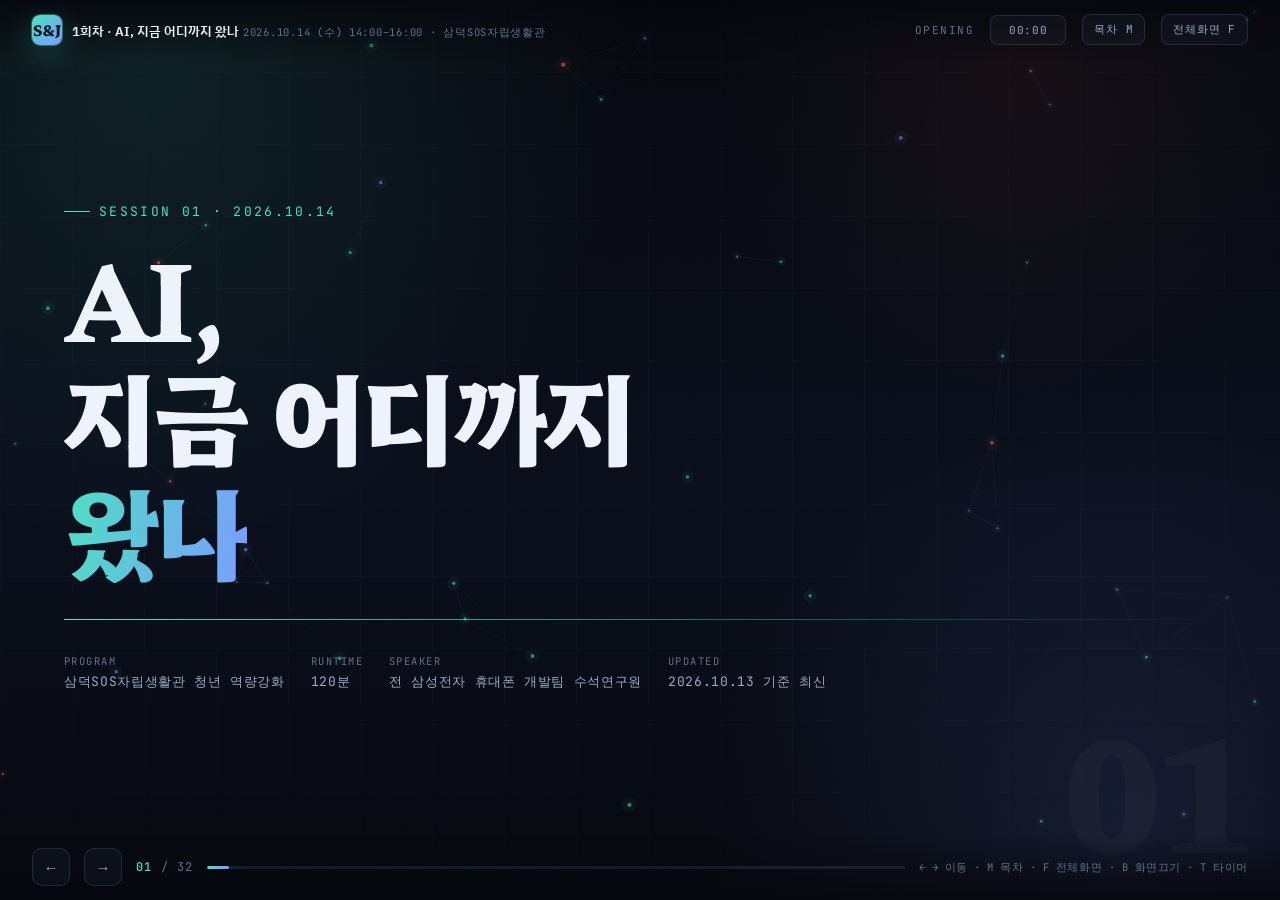
==== session1.html @ 0906ea54 "삼덕SOS자립생활관 청년 역량강화 과정 강의 자료" ====
<!DOCTYPE html>
<html lang="ko">
<head>
<meta charset="UTF-8">
<meta name="viewport" content="width=device-width, initial-scale=1">
<title>1회차 · AI, 지금 어디까지 왔나 — 삼덕SOS자립생활관 청년 역량강화</title>
<link rel="stylesheet" href="assets/style.css">
</head>
<body>

<div class="bg-wash"></div>
<div class="bg-grid"></div>
<canvas id="neural"></canvas>
<div class="bg-grain"></div>

<header class="chrome-top">
  <a class="ct-brand" href="index.html" title="처음 화면으로">
    <div class="brand-mark">S&amp;J</div>
    <div>
      <b>1회차 · AI, 지금 어디까지 왔나</b>
      <span>2026.10.14 (수) 14:00–16:00 · 삼덕SOS자립생활관</span>
    </div>
  </a>
  <div class="ct-spacer"></div>
  <div class="ct-part" id="part"></div>
  <button class="ct-btn" id="timer" title="클릭 = 시작/정지, 더블클릭 = 초기화">00:00</button>
  <button class="ct-btn" id="btn-toc">목차 M</button>
  <button class="ct-btn" id="btn-full">전체화면 F</button>
</header>

<div class="slide-ghost" id="ghost">01</div>

<main class="deck">

<!-- ═══════════════ 01 타이틀 ═══════════════ -->
<section class="slide slide--title is-active" data-title="타이틀 — AI, 지금 어디까지 왔나" data-part="OPENING">
  <div class="slide-inner">
    <span class="kicker reveal">SESSION 01 · 2026.10.14</span>
    <h1 class="reveal">AI,<br>지금 어디까지<br><span style="background:linear-gradient(100deg,var(--mint),var(--blue));-webkit-background-clip:text;background-clip:text;color:transparent;">왔나</span></h1>
    <div class="title-rule reveal"></div>
    <div class="title-meta reveal">
      <div><span>PROGRAM</span>삼덕SOS자립생활관 청년 역량강화</div>
      <div><span>RUNTIME</span>120분</div>
      <div><span>SPEAKER</span>전 삼성전자 휴대폰 개발팀 수석연구원</div>
      <div><span>UPDATED</span>2026.10.13 기준 최신</div>
    </div>
  </div>
</section>

<!-- ═══════════════ 02 아젠다 ═══════════════ -->
<section class="slide" data-title="오늘 가져갈 것 — 아젠다" data-part="OPENING">
  <div class="slide-inner">
    <span class="kicker reveal">TODAY'S ROUTE</span>
    <h2 class="reveal">오늘 두 시간, 여러분이 가져갈 것</h2>
    <div class="grid cols-4 reveal">
      <div class="card brk mint">
        <span class="c-tag">PART 01 · 30분</span>
        <h3>2026년 AI 지도</h3>
        <p>이번 달에 나온 것까지. 뉴스 제목만 알던 것들의 정체.</p>
      </div>
      <div class="card brk blue">
        <span class="c-tag">PART 02 · 20분</span>
        <h3>피지컬 AI</h3>
        <p>화면 밖으로 나온 AI. 로봇이 공장에 들어가기 시작했다.</p>
      </div>
      <div class="card brk amber">
        <span class="c-tag">PART 03 · 45분</span>
        <h3>나의 AI 사용법</h3>
        <p>구경만 하는 사람 말고, 시켜서 결과를 만드는 사람 되기.</p>
      </div>
      <div class="card brk coral">
        <span class="c-tag">PART 04 · 25분</span>
        <h3>취업과의 연결</h3>
        <p>채용시장은 이미 바뀌었다. 무엇을 준비해야 하나.</p>
      </div>
    </div>
    <div class="callout mt-l reveal">
      <p class="q">“AI를 아는 것”은 오늘 목표가 아닙니다.<br>오늘 목표는 <span class="mk">“무엇을 시켜야 하는지 알고 나가는 것”</span>입니다.</p>
      <p class="mt-s">오늘은 편하게 보고 들으시면 됩니다. 제가 화면에서 직접 시켜 보여드리겠습니다.
      <strong>따로 준비하실 것은 없습니다.</strong> 받아 적지 않으셔도 괜찮습니다.
      <span class="mk">이 화면은 강의가 끝난 뒤에도 인터넷 주소로 그대로 열어볼 수 있게 해 드리겠습니다.</span>
      나중에 필요할 때 다시 꺼내 보시면 됩니다.</p>
    </div>
  </div>
</section>

<!-- ═══════════════ 03 강사 소개 ═══════════════ -->
<section class="slide" data-title="강사 소개" data-part="OPENING">
  <div class="slide-inner">
    <span class="kicker reveal">SPEAKER · 윤동성</span>
    <h2 class="reveal">저는 이런 사람입니다</h2>
    <div class="two-col">
      <div class="reveal">
        <div class="timeline">
          <div class="tl-item">
            <div class="tl-date">삼성전자 · 20년</div>
            <div class="tl-title">휴대폰 개발팀 수석연구원</div>
            <div class="tl-desc">대한민국 휴대폰이 세계 1위가 되던 시기, 그 개발실 안에 있었습니다.</div>
          </div>
          <div class="tl-item">
            <div class="tl-date">KOREA FIRST</div>
            <div class="tl-title">대한민국 최초 SMS 문자 메시지 국산화</div>
            <div class="tl-desc">여러분이 평생 써 온 그 문자, 처음 국산화한 팀에 있었습니다.</div>
          </div>
          <div class="tl-item">
            <div class="tl-date">SATELLITE</div>
            <div class="tl-title">러시아 위성 개발팀과 공동 위치추적시스템 개발</div>
            <div class="tl-desc">국경을 넘는 협업이 어떤 것인지 배웠습니다.</div>
          </div>
          <div class="tl-item">
            <div class="tl-date">KOREA FIRST</div>
            <div class="tl-title">대한민국 최초 영상통화 개발</div>
            <div class="tl-desc">“전화로 얼굴을 본다”는 게 공상이던 시절의 이야기입니다.</div>
          </div>
          <div class="tl-item now">
            <div class="tl-date">NOW · 2026</div>
            <div class="tl-title">(사) S&amp;J희망나눔 이사장 / 모아온랩스 대표</div>
            <div class="tl-desc">경북대학교 KOICA 지원 IT 강사 · 1,000회 이상 강의</div>
          </div>
        </div>
      </div>
      <div class="reveal">
        <div class="quote">
          <span class="qm">“</span>
          <p>저는 기술을 만드는 자리에도 있었고,<br>사람을 뽑는 자리에도 20년 있었습니다.<br><br>3회차 면접 강의에서,<br>제가 면접장에서 본 것들을 그대로 말씀드리겠습니다.</p>
          <span class="who">— 윤동성 · (사) S&amp;J희망나눔 이사장</span>
        </div>
        <div class="grid cols-2 mt-m">
          <div class="stat"><div class="num">20<span style="font-size:.45em">년</span></div><div class="lab">모바일 R&amp;D 현장 경력</div></div>
          <div class="stat blue"><div class="num">1,000<span style="font-size:.45em">+</span></div><div class="lab">강의 횟수</div></div>
        </div>
      </div>
    </div>
  </div>
</section>

<!-- ═══════════════ 04 아이스브레이킹 ═══════════════ -->
<section class="slide" data-title="아이스브레이킹 — 지금 AI 써보셨나요?" data-part="OPENING">
  <div class="slide-inner">
    <span class="kicker amber reveal">ICE BREAKING</span>
    <h2 class="reveal">시작하기 전에, 손 한번 들어봅시다</h2>
    <p class="lead reveal">정답은 없습니다. 지금 이 방의 온도를 확인하는 겁니다.<br>제가 하나씩 읽어드릴 테니 <strong>해당되시면 손만 들어주세요.</strong></p>
    <div class="poll mt-m reveal" data-total="15">
      <div class="poll-row"><div class="pl"><span>① ChatGPT·제미나이·클로드 같은 AI를 <strong>한 번이라도 써봤다</strong></span><b class="poll-count zero">0명</b></div><div class="poll-track"><div class="poll-fill"></div></div></div>
      <div class="poll-row"><div class="pl"><span>② <strong>일주일에 한 번 이상</strong> 쓴다</span><b class="poll-count zero">0명</b></div><div class="poll-track"><div class="poll-fill"></div></div></div>
      <div class="poll-row"><div class="pl"><span>③ 자기소개서·과제 등 <strong>실제 결과물</strong>을 AI로 만들어봤다</span><b class="poll-count zero">0명</b></div><div class="poll-track"><div class="poll-fill"></div></div></div>
      <div class="poll-row"><div class="pl"><span>④ AI가 만든 걸 <strong>내가 다시 고쳐서</strong> 제출해봤다</span><b class="poll-count zero">0명</b></div><div class="poll-track"><div class="poll-fill"></div></div></div>
      <div class="poll-row"><div class="pl"><span>⑤ AI가 <strong>틀린 걸 잡아낸</strong> 적이 있다</span><b class="poll-count zero">0명</b></div><div class="poll-track"><div class="poll-fill"></div></div></div>
    </div>
    <div class="poll-help reveal">
      강사 조작 &nbsp;·&nbsp; <b>클릭</b> 1명 추가 &nbsp;|&nbsp; <b>우클릭</b> 1명 빼기 &nbsp;|&nbsp; <b>Shift+클릭</b> 0명으로 초기화 &nbsp;|&nbsp; 기준 인원 15명
    </div>
    <div class="callout mt-l reveal">
      <p><strong>④번, ⑤번까지 손 든 분.</strong> 그 분이 바로 <span class="mk">기업이 지금 찾는 사람</span>입니다.
      ①번만 손 드셨어도 괜찮습니다. 오늘 ④번까지 갑니다.</p>
    </div>
  </div>
</section>

<!-- ═══════════════ 05 PART 01 ═══════════════ -->
<section class="slide slide--part" data-title="PART 01 — 2026년 10월의 AI" data-part="PART 01">
  <div class="slide-inner">
    <div class="part-num reveal">01</div>
    <h1 class="reveal">2026년 10월,<br>AI는 어디까지 왔나</h1>
    <p class="part-desc lead reveal">최근 <span class="mk">6주 사이</span>에만 OpenAI·구글·Anthropic·Meta가 모두 새 모델을 내놨습니다.
    <strong>지난주에 나온 것까지</strong> 포함해서, 뉴스 제목만 스쳐 지나간 그 이름들의 정체를 정확히 알고 가시겠습니다.</p>
  </div>
</section>

<!-- ═══════════════ 06 타임라인 ═══════════════ -->
<section class="slide" data-title="4년 만에 벌어진 일 — 타임라인" data-part="PART 01">
  <div class="slide-inner">
    <span class="kicker reveal">TIMELINE · 2022 → 2026</span>
    <h2 class="reveal">4년 만에 벌어진 일</h2>
    <div class="two-col">
      <div class="reveal">
        <div class="timeline">
          <div class="tl-item">
            <div class="tl-date">2022.11</div>
            <div class="tl-title">ChatGPT 등장</div>
            <div class="tl-desc">“말이 통하는 AI”가 처음으로 대중 앞에 나왔습니다.</div>
          </div>
          <div class="tl-item">
            <div class="tl-date">2023 – 2024</div>
            <div class="tl-title">이미지·영상·음성으로 확장</div>
            <div class="tl-desc">글만 쓰던 AI가 그림을 그리고 영상을 만들기 시작합니다.</div>
          </div>
          <div class="tl-item">
            <div class="tl-date">2025</div>
            <div class="tl-title">‘추론’과 ‘에이전트’의 해</div>
            <div class="tl-desc">한 번에 답하던 AI가 <strong>생각하는 시간</strong>을 갖고, 여러 단계를 스스로 처리합니다.</div>
          </div>
          <div class="tl-item now">
            <div class="tl-date">2026.10 · 지금</div>
            <div class="tl-title">AI가 내 대신 24시간 일한다</div>
            <div class="tl-desc">사람처럼 컴퓨터를 조작하는 단계를 넘어, <strong>자기 컴퓨터를 따로 갖고 내가 잠든 사이에도 일을 이어가는</strong> 단계로 왔습니다. 그리고 <strong>로봇 몸</strong>을 얻기 시작했습니다.</div>
          </div>
        </div>
      </div>
      <div class="reveal">
        <div class="card brk coral">
          <span class="c-tag">핵심 변화</span>
          <h3>“질문하는 도구” → “일하는 동료”</h3>
          <p style="margin-top:12px">2022년의 AI는 <em style="color:var(--ink-3);font-style:normal">물어보면 답해주는</em> 도구였습니다.<br><br>
          2026년의 AI는 <strong class="mk">목표를 주면 스스로 단계를 나눠 실행하는</strong> 존재입니다.<br><br>
          이 차이가 채용시장을 바꿨습니다. 기업은 이제 “AI를 아는 사람”이 아니라
          <strong class="ck">“AI에게 일을 시킬 줄 아는 사람”</strong>을 뽑습니다.</p>
        </div>
        <div class="callout amber mt-m">
          <p><strong>여러분이 유리한 이유</strong> — 이 변화는 <span class="ak">4년밖에 안 됐습니다.</span>
          40대 부장님도, 여러분도 출발선이 거의 같습니다. 경력 20년이 유리한 싸움이 아닙니다.</p>
        </div>
      </div>
    </div>
  </div>
</section>

<!-- ═══════════════ 07 GPT-6 Astra ═══════════════ -->
<section class="slide" data-title="OpenAI GPT-6 Astra (2026.9.3)" data-part="PART 01 · 최신 모델">
  <div class="slide-inner">
    <span class="kicker reveal">OPENAI · 2026.09.03</span>
    <h2 class="reveal">GPT-6 <span class="mk">Astra</span> — AI가 내 컴퓨터를 씁니다</h2>
    <div class="grid cols-3 reveal">
      <div class="card brk mint">
        <span class="c-tag">무엇이 나왔나</span>
        <p>OpenAI가 9월 3일 공개한 최신 모델. 회사는 <strong>“수년간의 연구와 큰 도박”</strong>의 결과라고 표현했습니다.
        승인 사용자에게 먼저 열렸고, 다음 날 일반 공개됐습니다.</p>
      </div>
      <div class="card brk coral">
        <span class="c-tag">가장 큰 변화</span>
        <p><strong class="ck">컴퓨터 사용(Computer Use)</strong> — 사람처럼 화면을 보고 클릭하고 입력합니다.
        “이 파일 정리해서 메일 초안까지 만들어둬”가 <strong>한 문장</strong>으로 끝나는 방향입니다.</p>
      </div>
      <div class="card brk blue">
        <span class="c-tag">어디서 쓰나</span>
        <p>ChatGPT <strong>Plus · Pro · Business · Enterprise</strong> 요금제,
        그리고 OpenAI API와 AWS를 통해 순차 제공.</p>
      </div>
    </div>
    <div class="two-col mt-m">
      <div class="callout reveal">
        <p><strong>OpenAI의 설명</strong><br>
        “세계에서 가장 지능적이고 정렬된(aligned) AI 모델”이며, 주요 추론 벤치마크에서 만점 또는 만점에 가까운 점수를 받았다고 밝혔습니다.
        <span class="mk">그리고 한 달 뒤, 이 모델 위에 ‘Dots’가 올라왔습니다. 다음 장입니다.</span></p>
      </div>
      <div class="callout coral reveal">
        <p><strong>동시에 따라온 것 — 안전 논란</strong><br>
        그레그 브로크만 사장은 “AI는 안전이 핵심일 때만 사람에게 이롭다”며 안전·보안·정렬에 그 어느 때보다 많은 자원을 쓰고 있다고 말했습니다.
        <span class="small">강력해질수록 감시도 세진다 — 이게 2026년의 기본값입니다.</span></p>
      </div>
    </div>
    <div class="srcline reveal">// 출처: CNBC · TechCrunch · Fortune · Al Jazeera (2026.09.03–04)</div>
  </div>
</section>

<!-- ═══════════════ 07-2 OpenAI Dots ═══════════════ -->
<section class="slide" data-title="OpenAI Dots (2026.9.29) — 24시간 일하는 AI" data-part="PART 01 · 최신 모델">
  <div class="slide-inner">
    <span class="kicker coral reveal">OPENAI DEVDAY · 2026.09.29</span>
    <h2 class="reveal"><span class="ck">Dots</span> — 내가 잠든 사이에도 일하는 AI</h2>
    <p class="lead reveal">지난달 말 샌프란시스코 DevDay에서 공개됐습니다. 앞 장의 <strong>GPT-6 Astra를 엔진으로 쓰는</strong>,
    <strong class="ck">끄지 않아도 되는(always-on) 개인 에이전트</strong>입니다. 지금 가장 뜨거운 이름입니다.</p>
    <div class="grid cols-3 mt-m reveal">
      <div class="card brk coral">
        <span class="c-tag">무엇이 다른가 ①</span>
        <h3>자기 컴퓨터를 갖습니다</h3>
        <p>Dot 하나하나가 <strong>자체 클라우드 컴퓨터와 브라우저</strong>를 가집니다.
        내 노트북을 켜 둘 필요가 없습니다. <span class="ck">내가 창을 닫아도 계속 일합니다.</span></p>
      </div>
      <div class="card brk mint">
        <span class="c-tag">무엇이 다른가 ②</span>
        <h3>대화가 끝나도 이어집니다</h3>
        <p>목표를 한 번 주면 <strong>백그라운드에서 계속 수행</strong>합니다.
        “물어보면 답하는 것”이 아니라 <strong class="mk">“맡기면 해 놓는 것”</strong>으로 넘어간 겁니다.</p>
      </div>
      <div class="card brk blue">
        <span class="c-tag">무엇이 다른가 ③</span>
        <h3>4,000개 넘는 앱과 연결</h3>
        <p>Slack·Teams 같은 업무 도구로 <strong>메시지를 주고받으며</strong> 일합니다.
        사람 동료처럼 대화창에 들어와 있는 형태입니다.</p>
      </div>
    </div>
    <div class="two-col mt-m">
      <div class="callout coral reveal">
        <p><strong>안전장치도 같이 나왔습니다</strong><br>
        사용자가 자리에 없을 때는 에이전트가 브라우저나 컴퓨터를 함부로 조작하지 못하도록
        <span class="ck">‘읽기 전용’ 모드</span>가 포함됐다고 밝혔습니다.
        <span class="small">— 알아서 일한다는 건, 알아서 사고 칠 수도 있다는 뜻이기도 합니다.</span></p>
      </div>
      <div class="callout amber reveal">
        <p><strong>지금 우리가 쓸 수 있나?</strong><br>
        ChatGPT <strong>Pro·Business Premium</strong> 대상이고, 요금제에 Dot 1개가 포함됩니다.
        <span class="ak">유럽·영국 등 일부 지역은 제외</span>됐다는 보도가 있고, 순차 출시라 구독자여도 바로 못 쓸 수 있습니다.
        <strong>당장 여러분이 쓸 도구는 아닙니다.</strong> 다만 방향은 분명히 알고 계셔야 합니다.</p>
      </div>
    </div>
    <div class="callout mt-m reveal">
      <p class="q">취업 준비하는 입장에서 이게 무슨 뜻일까요?</p>
      <p class="mt-s">단순 반복 업무를 <strong>사람이 하던 자리</strong>가 줄어든다는 뜻입니다.
      대신 <span class="mk">“AI에게 무엇을 맡길지 정하고, 결과를 검증하는 사람”</span>의 자리가 늘어납니다.
      오늘 3부에서 바로 그 연습을 합니다.</p>
    </div>
    <div class="srcline reveal">// 출처: TechCrunch · Al Jazeera · BetaNews · AI Weekly (2026.09.29–30)</div>
  </div>
</section>

<!-- ═══════════════ 08 Meta Muse ═══════════════ -->
<section class="slide" data-title="Meta Muse · Muse Wonder (2026.9~10)" data-part="PART 01 · 최신 모델">
  <div class="slide-inner">
    <span class="kicker blue reveal">META · 2026.09 ~ 10</span>
    <h2 class="reveal">Meta <span class="bk">Muse</span> — “내 전담 비서”를 파는 시대</h2>
    <div class="timeline reveal" style="max-width:940px">
      <div class="tl-item">
        <div class="tl-date">2026.04</div>
        <div class="tl-title">Muse Spark 공개</div>
        <div class="tl-desc">메타 슈퍼인텔리전스랩(MSL)의 첫 모델. Meta AI 앱·웹을 시작으로 WhatsApp·인스타그램·페이스북·메신저, 그리고 AI 글래스까지 확대 적용.</div>
      </div>
      <div class="tl-item">
        <div class="tl-date">2026.08</div>
        <div class="tl-title">Muse Glimmer 공개 — 오픈웨이트</div>
        <div class="tl-desc"><strong>노트북에서 돌아가도록</strong> 설계된 개방형 모델군. 인터넷 없이, 내 컴퓨터 안에서 AI가 돕니다.</div>
      </div>
      <div class="tl-item">
        <div class="tl-date">2026.09.08</div>
        <div class="tl-title">Muse — 개인 AI 에이전트 정식 출시</div>
        <div class="tl-desc">일반 챗봇보다 <strong>더 먼저 움직이고(proactive), 더 오래 일하도록</strong> 설계. 사용자가 이름을 지어주고 아바타를 만들고 말투까지 설정합니다. 무료 요금제 + 월 $20 / $100 두 가지 유료 등급.</div>
      </div>
      <div class="tl-item now">
        <div class="tl-date">2026.10.12 · 바로 어제</div>
        <div class="tl-title">Muse Wonder / Wonder Full 공개</div>
        <div class="tl-desc">메타가 내놓은 <strong>첫 프론티어(최상위) 모델</strong>입니다. Muse Spark보다 규모가 크고, 코딩처럼 복잡한 작업에서 더 나은 결과를 낸다고 밝혔습니다. <span class="small">14개월간의 공격적 투자 끝에 “AI 최전선에 도달했다”는 것이 회사 측 주장입니다.</span></div>
      </div>
    </div>
    <div class="grid cols-2 mt-m">
      <div class="callout blue reveal">
        <p><strong>왜 중요한가</strong> — AI가 <span class="bk">“내가 물어봐야 답하는 것”에서 “알아서 챙겨주는 것”</span>으로 넘어가는 신호탄입니다.
        일정, 메일, 자료조사를 맡기는 방식이 곧 표준이 됩니다.</p>
      </div>
      <div class="callout coral reveal">
        <p><strong>다만 — 한국에서는 아직 못 씁니다.</strong> 10월 중순 현재도 사실상 <span class="ck">미국·캐나다 중심</span>으로만 열려 있고,
        <strong>한국 출시 일정은 발표되지 않았습니다.</strong> <span class="small">(Meta AI는 올해 5월 국내 출시됐지만, Muse와는 별개 서비스입니다.)</span>
        그리고 “내 생활을 다 아는 AI”를 어디까지 믿을 것인가, 신뢰 문제도 함께 제기됐습니다.</p>
      </div>
    </div>
    <div class="srcline reveal">// 출처: Axios · TechCrunch · CNBC · Bloomberg · Meta 뉴스룸 (2026.04–10.12)</div>
  </div>
</section>

<!-- ═══════════════ 09 Claude Fable 5.1 ═══════════════ -->
<section class="slide" data-title="Anthropic Claude — 6주 동안 4개 (2026.9~10)" data-part="PART 01 · 최신 모델">
  <div class="slide-inner">
    <span class="kicker reveal">ANTHROPIC · 2026.09 ~ 10</span>
    <h2 class="reveal">Claude — <span class="mk">6주 동안 네 개</span>가 나왔습니다</h2>
    <div class="two-col">
      <div class="reveal">
        <div class="timeline">
          <div class="tl-item">
            <div class="tl-date">09.01</div>
            <div class="tl-title">Fable 5.1 / Mythos 5.1</div>
            <div class="tl-desc"><strong>오래 걸리는 문제를 끝까지 붙잡고 푸는</strong> 능력에서 기준을 세웠습니다. 캐시 읽기 비용 <strong>75% 인하</strong>, 보안 오탐 <strong>60% 감소</strong>. 같은 모델을 일반판(Fable)과 보안·생명과학 기관 전용 제한판(Mythos)으로 나눠 운영합니다.</div>
          </div>
          <div class="tl-item">
            <div class="tl-date">09.22 · 09.28</div>
            <div class="tl-title">Opus 5.5 · Sonnet 5.5</div>
            <div class="tl-desc">Sonnet 5.5는 이전 세대보다 <strong>출력 속도가 30% 이상 빨라졌습니다.</strong></div>
          </div>
          <div class="tl-item now">
            <div class="tl-date">10.07 · 지난주</div>
            <div class="tl-title">Haiku 5.5 — 가장 싸고 가장 빠른 모델</div>
            <div class="tl-desc">회사가 <strong>“지금까지 낸 것 중 가장 저렴하고 빠른 소형 모델”</strong>이라고 소개했습니다. 100만 토큰 컨텍스트에 최대 12만 8천 토큰 출력. 같은 날 Sonnet 5.5 캐시 가격도 또 내렸습니다.</div>
          </div>
        </div>
      </div>
      <div class="reveal">
        <div class="grid cols-2">
          <div class="stat"><div class="num">4<span style="font-size:.45em">개</span></div><div class="lab">6주 사이에 나온 새 모델 수<br><span class="src">// 2026.09.01 ~ 10.07</span></div></div>
          <div class="stat coral"><div class="num">100<span style="font-size:.4em">만</span></div><div class="lab">Haiku 5.5가 한 번에 읽는<br>토큰 수 (책 여러 권 분량)</div></div>
        </div>
        <div class="callout mt-m">
          <p><strong>여러분에게 주는 의미 ①</strong><br>
          AI 사용 비용이 계속 <span class="mk">싸지고 있습니다.</span> 1년 전에는 회사만 쓰던 성능을
          지금은 개인이 무료·저가로 씁니다. <strong>“돈이 없어서 못 배운다”는 말이 더 이상 통하지 않는 영역</strong>이 됐습니다.</p>
        </div>
        <div class="callout amber mt-m">
          <p><strong>여러분에게 주는 의미 ②</strong><br>
          <span class="ak">모델 이름을 외우려고 하지 마세요.</span> 6주에 네 개씩 나옵니다. 다 못 외웁니다.
          <strong>중요한 건 이름이 아니라 “시키는 법”입니다.</strong> 그건 바뀌지 않습니다. 오늘 3부에서 그걸 배웁니다.</p>
        </div>
      </div>
    </div>
    <div class="srcline reveal">// 출처: VentureBeat · MacRumors · 9to5Mac · Anthropic 공식 문서 (2026.09.01–10.07)</div>
  </div>
</section>

<!-- ═══════════════ 10 Gemini 4 ═══════════════ -->
<section class="slide" data-title="Google Gemini 4 Argon — 발표됐지만 못 씁니다" data-part="PART 01 · 최신 모델">
  <div class="slide-inner">
    <span class="kicker amber reveal">GOOGLE · 2026.09.30</span>
    <h2 class="reveal">Gemini 4 <span class="ak">Argon</span> — 발표는 됐는데, <span class="ck">우리는 못 씁니다</span></h2>
    <p class="lead reveal">이 장은 <strong>오늘 가장 중요한 한 장</strong>일 수 있습니다. 모델 이야기가 아니라, <strong>정보를 읽는 법</strong> 이야기이기 때문입니다.</p>
    <div class="grid cols-3 mt-m reveal">
      <div class="card brk mint">
        <span class="c-tag">확인된 사실 ①</span>
        <h3>9월 30일 공식 발표</h3>
        <p>구글이 차세대 플래그십 <strong>Gemini 4 Argon</strong>을 공개했습니다.
        발표 자체는 사실입니다.</p>
      </div>
      <div class="card brk coral">
        <span class="c-tag">확인된 사실 ②</span>
        <h3>그런데 일반 공개가 아닙니다</h3>
        <p>검증된 <strong>사이버보안 조직과 구글 내부 팀</strong>에 먼저 제공되고,
        유료 API 고객과 AI Ultra 구독자로 <strong class="ck">순차 확대 예정</strong>입니다.</p>
      </div>
      <div class="card brk amber">
        <span class="c-tag">확인되지 않은 것</span>
        <h3>일반 제공일은 미정</h3>
        <p>10월 중순 현재 <strong>API 모델 목록에도 올라와 있지 않습니다.</strong>
        가격·사양·일반 공개일 <strong class="ak">모두 미발표</strong>입니다.</p>
      </div>
    </div>
    <div class="callout coral mt-m reveal">
      <p><strong>제가 9월에 이 자료를 처음 만들었을 때는 “아직 안 나왔다”고 적었습니다.</strong>
      그 사이 발표가 났습니다. 그런데 <span class="ck">여러분이 쓸 수 있는 건 여전히 아닙니다.</span><br>
      인터넷에는 벌써 <em style="color:var(--ink-3);font-style:normal">“제미나이 4 출시!”</em>라는 글이 넘칩니다.
      <strong>“발표됐다”와 “내가 쓸 수 있다”는 완전히 다른 말입니다.</strong></p>
    </div>
    <div class="callout mt-l reveal">
      <p class="q">오늘 여러분이 가져갈 첫 번째 습관:<br><span class="mk">“확정된 사실”과 “추측”을 분리해서 말하기.</span></p>
      <p class="mt-s">이건 AI 이야기가 아니라 <strong>면접 이야기</strong>입니다. 면접장에서 추측을 사실처럼 말하는 사람은 3초 만에 걸러집니다.
      반대로 “이건 확인된 내용이고, 이건 제 추정입니다”라고 구분해서 말하는 지원자는 그 순간 신뢰를 얻습니다.</p>
    </div>
    <div class="srcline reveal">// 출처: 구글 공식 발표(2026.09.30) · 9to5Google · Gemini API 모델 목록 (2026.10.01 확인)</div>
  </div>
</section>

<!-- ═══════════════ 11 온디바이스 ═══════════════ -->
<section class="slide" data-title="흐름 — 크고 비싼 AI에서 작고 가까운 AI로" data-part="PART 01 · 흐름">
  <div class="slide-inner">
    <span class="kicker reveal">THE REAL TREND</span>
    <h2 class="reveal">진짜 흐름은 “크고 비싼 AI”가 아니라<br><span class="mk">“작고 가까운 AI”</span>입니다</h2>
    <div class="steps reveal">
      <div class="step"><div class="sn">1</div><h4>클라우드</h4><p>거대한 데이터센터에 접속해서 쓰던 방식. 인터넷 필수, 요금 발생.</p></div>
      <div class="step"><div class="sn">2</div><h4>오픈웨이트</h4><p>모델을 공개해 누구나 내려받아 쓰는 흐름. Meta Muse Glimmer가 대표적.</p></div>
      <div class="step"><div class="sn">3</div><h4>온디바이스</h4><p>내 <strong>노트북·휴대폰 안에서</strong> 직접 구동. 인터넷 없이, 자료가 밖으로 안 나감.</p></div>
      <div class="step"><div class="sn">4</div><h4>피지컬 AI</h4><p>화면을 나와 <strong>몸을 얻은 AI</strong>. 로봇·자동차·공장 설비 안으로.</p></div>
    </div>
    <div class="grid cols-2 mt-l">
      <div class="callout reveal">
        <p><strong>이게 왜 좋은 소식인가</strong><br>
        고사양 장비나 큰 돈이 없어도 AI를 쓸 수 있는 방향으로 가고 있습니다.
        <span class="mk">도서관·청년센터·주민센터의 공용 컴퓨터 한 대면 시작할 수 있습니다.</span>
        마지막에 대구에서 무료로 쓸 수 있는 곳을 정리해 드리겠습니다.</p>
      </div>
      <div class="callout amber reveal">
        <p><strong>개인정보 관점에서도</strong><br>
        내 기기 안에서 돌아가면 민감한 자료를 인터넷에 올리지 않아도 됩니다.
        자기소개서에 개인정보를 넣는 문제, 2회차에서 자세히 다룹니다.</p>
      </div>
    </div>
  </div>
</section>

<!-- ═══════════════ 12 비교표 ═══════════════ -->
<section class="slide" data-title="2026년 9월 AI 한 장 요약 (탭 비교)" data-part="PART 01 · 정리">
  <div class="slide-inner">
    <span class="kicker reveal">ONE PAGE SUMMARY</span>
    <h2 class="reveal">2026년 9월, 한 장 요약</h2>
    <div class="reveal">
      <div class="tabs-nav">
        <button class="tab-btn on" data-tab="all">전체 비교</button>
        <button class="tab-btn" data-tab="use">뭘로 쓰면 되나</button>
        <button class="tab-btn" data-tab="free">무료로 쓰는 법</button>
      </div>

      <div class="tab-panel on" data-tab="all">
        <table class="tbl">
          <thead><tr><th>이름</th><th>회사</th><th>시점</th><th>핵심</th></tr></thead>
          <tbody>
            <tr><td>GPT-6 Astra</td><td>OpenAI</td><td class="new">2026.09.03 출시</td><td>컴퓨터를 직접 조작. 추론 벤치마크 최상위.</td></tr>
            <tr style="background:rgba(255,107,74,.06)"><td><strong>Dots</strong></td><td>OpenAI</td><td class="new">2026.09.29 출시</td><td><strong>상시 작동 개인 에이전트.</strong> 자체 컴퓨터 보유, 대화 종료 후에도 계속 일함. Pro·Business Premium.</td></tr>
            <tr><td>Muse</td><td>Meta</td><td class="new">2026.09.08 출시</td><td>개인 AI 에이전트. 무료/$20/$100. <span class="old">한국 미지원.</span></td></tr>
            <tr><td><strong>Muse Wonder</strong></td><td>Meta</td><td class="new">2026.10.12 출시</td><td>메타의 <strong>첫 프론티어 모델.</strong> 코딩 등 복잡한 작업에 강점.</td></tr>
            <tr><td>Claude Fable 5.1</td><td>Anthropic</td><td class="new">2026.09.01 출시</td><td>장시간 문제 해결·코딩 강점. 캐시 비용 75% 인하.</td></tr>
            <tr><td><strong>Claude Haiku 5.5</strong></td><td>Anthropic</td><td class="new">2026.10.07 출시</td><td><strong>가장 싸고 빠른 소형 모델.</strong> 100만 토큰 컨텍스트.</td></tr>
            <tr><td>Gemini 4 Argon</td><td>Google</td><td class="old">발표만 · 일반 미제공</td><td>9/30 발표. 보안기관·내부 우선. <span class="old">일반 제공일 미정.</span></td></tr>
          </tbody>
        </table>
      </div>

      <div class="tab-panel" data-tab="use">
        <table class="tbl">
          <thead><tr><th>이런 일을 할 때</th><th>이런 도구가 강합니다</th><th>주의</th></tr></thead>
          <tbody>
            <tr><td>자기소개서 뼈대 잡기</td><td>대화형 AI 전반 (ChatGPT · Claude · Gemini)</td><td>초안까지만. 문장은 내가 고쳐야 함</td></tr>
            <tr><td>긴 문서 읽고 요약</td><td>Claude 계열 · Gemini 계열</td><td>중요한 숫자는 원문에서 재확인</td></tr>
            <tr><td>반복 작업 자동 처리</td><td>에이전트형 (Astra의 컴퓨터 사용, Muse)</td><td>계정·결제 권한은 절대 넘기지 말 것</td></tr>
            <tr><td>내 컴퓨터 안에서 처리</td><td>오픈웨이트 (Muse Glimmer 등)</td><td>설치·사양 필요</td></tr>
            <tr><td>면접 연습·발음 교정</td><td>음성 대화 기능이 있는 AI</td><td>실제 사람 앞 연습을 대체하진 못함</td></tr>
          </tbody>
        </table>
      </div>

      <div class="tab-panel" data-tab="free">
        <ul class="bul">
          <li><strong>컴퓨터가 없어도 시작할 수 있습니다.</strong> 공공도서관, 대구 각 구·군 청년센터, 주민센터, 고용복지플러스센터에 <strong class="mk">무료로 쓸 수 있는 컴퓨터</strong>가 있습니다. 대부분 신분증만 있으면 됩니다. 생활관 담당 선생님께 가까운 곳을 여쭤보세요.</li>
          <li><strong>대부분의 AI는 무료 등급이 있습니다.</strong> 하루 사용량 제한이 있을 뿐, 기능은 충분합니다. <span class="ck">돈을 내야만 쓸 수 있는 것이 아닙니다.</span></li>
          <li><strong>구직자 지원 프로그램</strong>을 확인하세요. 구직 관련 프로그램 참여자에게 유료 기능이 무료로 제공되는 경우가 있습니다.</li>
          <li><strong>자립준비청년이라면</strong> 자격증 취득비·직업훈련비 지원 제도를 활용할 수 있습니다. AI 관련 교육도 대상이 되는 경우가 많습니다. <span class="small">(거주지 주민센터 / 아동권리보장원 1577-1391 문의)</span></li>
          <li><strong>공공 무료 교육</strong> — 지자체 청년센터, 고용노동부 국민내일배움카드, 대학 평생교육원에서 AI 강좌가 계속 열립니다.</li>
        </ul>
        <div class="callout amber mt-m"><p>여기 적힌 제도는 <strong>해마다 바뀝니다.</strong> 반드시 신청 직전에 담당 기관에 한 번 더 확인하세요.</p></div>
      </div>
    </div>
  </div>
</section>

<!-- ═══════════════ 13 PART 02 ═══════════════ -->
<section class="slide slide--part" data-title="PART 02 — 피지컬 AI" data-part="PART 02">
  <div class="slide-inner">
    <div class="part-num reveal">02</div>
    <h1 class="reveal">피지컬 AI —<br>화면 밖으로 나온 인공지능</h1>
    <p class="part-desc lead reveal">지금까지의 AI는 <span class="ck">모니터 안</span>에 있었습니다.<br>
    2026년, AI는 <span class="mk">몸을 얻었습니다.</span> 그리고 그 몸은 이미 공장으로 출근하고 있습니다.</p>
  </div>
</section>

<!-- ═══════════════ 14 휴머노이드 ═══════════════ -->
<section class="slide" data-title="휴머노이드 양산 원년 — 최근 한 달" data-part="PART 02">
  <div class="slide-inner">
    <span class="kicker coral reveal">SEP – OCT 2026</span>
    <h2 class="reveal">최근 한 달, 로봇 업계에서 벌어진 일</h2>
    <div class="grid cols-2 reveal">
      <div class="card brk coral">
        <span class="c-tag">09.21 · 현대차그룹</span>
        <h3>보스턴다이내믹스 RMAC 가동</h3>
        <p>휴머노이드 로봇을 <strong>실제 산업 현장에 투입하기 위한 전용 학습 시설</strong>(로보틱스 메타플랜트 응용센터)이
        미국 조지아주 현대차 공장 안에서 본격 운영을 시작했습니다. 내년에는 10배 확장 계획.</p>
      </div>
      <div class="card brk blue">
        <span class="c-tag">09.12 · UBTECH</span>
        <h3>산업용 휴머노이드 공장 가동</h3>
        <p>중국 류저우에 로봇 공장을 세우고 <strong>연 1만 대 생산</strong>을 목표로 잡았습니다.
        9월 16일에는 <strong>가정용 휴머노이드 U1</strong> 배송도 시작했습니다.</p>
      </div>
      <div class="card brk mint">
        <span class="c-tag">09.15 · Agility Robotics</span>
        <h3>디지트 5(Digit 5) 공개</h3>
        <p>물류창고에서 사람과 함께 일하도록 만들어진 2족 보행 로봇의 새 세대.</p>
      </div>
      <div class="card brk amber">
        <span class="c-tag">10.12 · AMD</span>
        <h3>월드랩스 82억 달러 인수</h3>
        <p>AMD가 스탠퍼드 페이페이 리 교수가 세운 AI 기업 월드랩스를 인수했습니다.
        <strong>피지컬 AI 전용 반도체</strong>로 가려는 포석이라는 분석이 나옵니다. 반도체 회사까지 뛰어든 겁니다.</p>
      </div>
    </div>
    <div class="callout coral mt-l reveal">
      <p><strong>업계가 2026년을 부르는 이름:</strong> <span class="ck">“휴머노이드 양산 원년”</span>.
      시제품을 전시하던 단계에서, <strong>공장에서 찍어내고 현장에 배치하는</strong> 단계로 넘어갔다는 뜻입니다.</p>
    </div>
    <div class="srcline reveal">// 출처: 파이낸셜뉴스 · 다음뉴스 · KNEWS LA · 인공지능신문 · 업계 발표자료 (2026.09–10)</div>
  </div>
</section>

<!-- ═══════════════ 15 한국 ═══════════════ -->
<section class="slide" data-title="한국은 어디쯤 — K-휴머노이드" data-part="PART 02">
  <div class="slide-inner">
    <span class="kicker reveal">KOREA</span>
    <h2 class="reveal">한국은 어디쯤 있을까요</h2>
    <div class="two-col">
      <div class="reveal">
        <ul class="bul">
          <li><strong class="ck">지난주 국정감사(10월 6일)에 중국산 휴머노이드가 등장했습니다.</strong> 배경훈 부총리는 국내 피지컬 AI 투자가
          <strong>크게 부족하다</strong>고 인정하고 본격 투자를 약속했습니다. 정부가 공개적으로 “뒤처졌다”고 말한 겁니다.</li>
          <li><strong class="mk">바로 오늘(10월 13일)</strong> KAIST가 대전에서 <strong>‘Physical AI KOREA 2026’</strong>을 엽니다.
          제조업을 넘어 <strong>의료·국방·물류·일상생활</strong>까지 넓히는 전략이 발표됩니다.</li>
          <li><strong>K-휴머노이드 얼라이언스</strong> — 정부·기업·연구기관이 묶인 국가 단위 연합체가 가동 중이고,
          <strong>현대차그룹</strong>은 보스턴다이내믹스를 통해 세계 최상위권에 있습니다. 제조업 강국이라는 기존 강점이 그대로 무기가 됩니다.</li>
          <li>로봇이 늘어나면 <strong class="ck">로봇을 설치·점검·운용할 사람</strong>이 반드시 필요합니다. 이건 대학 졸업장이 아니라 <strong>현장 기술</strong>의 영역입니다.</li>
        </ul>
        <div class="callout amber mt-m">
          <p><strong>“투자가 부족하다”는 말을 뒤집으면</strong> — <span class="ak">앞으로 돈과 사람이 들어갈 분야</span>라는 뜻입니다.
          정부가 늦었다고 인정한 분야에는 그 다음 해에 예산이 붙습니다. 그게 교육과정과 일자리로 내려옵니다.</p>
        </div>
      </div>
      <div class="reveal">
        <div class="callout">
          <p class="q">로봇이 늘어난다 = 일자리가 없어진다?</p>
          <p class="mt-s">반은 맞고 반은 틀립니다. 정확히는
          <strong class="ck">“반복적이고 예측 가능한 일”이 줄고</strong>,
          <strong class="mk">“로봇·AI를 돌보고 예외를 처리하는 일”이 늡니다.</strong></p>
        </div>
        <div class="card brk mint mt-m">
          <span class="c-tag">지금 준비하면 유리한 직무</span>
          <p>로봇 운용·유지보수 / 스마트팩토리 설비 관리 / 물류 자동화 운영 /
          AI 데이터 라벨링·검수 / 무인매장·키오스크 운영관리 /
          AI 서비스 고객응대<br><br>
          <span class="small">공통점 — 학력보다 <strong>자격증 + 현장 경험 + 성실함</strong>으로 진입 가능한 영역입니다.</span></p>
        </div>
      </div>
    </div>
  </div>
</section>

<!-- ═══════════════ 16 일자리 ═══════════════ -->
<section class="slide" data-title="이게 나랑 무슨 상관인가 — 일자리 지형" data-part="PART 02">
  <div class="slide-inner">
    <span class="kicker coral reveal">SO WHAT?</span>
    <h2 class="reveal">“그래서 이게 저랑 무슨 상관인데요?”</h2>
    <p class="lead reveal">솔직하게 말씀드리겠습니다. 상관이 아주 많습니다. 다만 겁먹을 일은 아닙니다.</p>
    <div class="compare mt-m reveal">
      <div class="cmp bad">
        <div class="cmp-h"><span class="ic">↓</span> 줄어드는 일</div>
        <div class="cmp-body">
          · 정해진 양식대로 옮겨 적는 단순 사무<br>
          · 단순 전화 응대·1차 상담<br>
          · 반복 검수·단순 조립<br>
          · 정형화된 번역·자료 정리<br>
          · 단순 데이터 입력
        </div>
        <div class="cmp-note">이 일들은 “AI가 대신한다”기보다,
        <strong>AI를 쓰는 한 사람이 예전 다섯 사람 몫을 하게 된다</strong>는 쪽에 가깝습니다.</div>
      </div>
      <div class="cmp good">
        <div class="cmp-h"><span class="ic">↑</span> 늘어나는 일</div>
        <div class="cmp-body">
          · AI·로봇이 낸 결과를 <strong>검수하고 책임지는</strong> 일<br>
          · 사람을 직접 만나는 돌봄·복지·서비스<br>
          · 현장에서 몸으로 해결하는 설치·정비<br>
          · 예외 상황을 판단하는 일<br>
          · 여러 사람을 연결하고 조율하는 일
        </div>
        <div class="cmp-note">공통점 — <strong class="mk">사람에 대한 감각과 책임감</strong>이 필요한 일.
        AI가 가장 못하는 영역이고, 여러분이 이미 가지고 있는 영역입니다.</div>
      </div>
    </div>
    <div class="callout mt-l reveal">
      <p><strong>제가 20년 개발실에 있으면서 본 것</strong> — 기술이 바뀔 때마다 사라진 건 <em style="color:var(--ink-3);font-style:normal">직업</em>이 아니라
      <strong>그 직업 안의 반복 업무</strong>였습니다. 살아남은 사람은 기술을 가장 잘 아는 사람이 아니라,
      <span class="mk">새 도구를 가장 먼저 손에 쥔 사람</span>이었습니다.</p>
    </div>
  </div>
</section>

<!-- ═══════════════ 17 PART 03 ═══════════════ -->
<section class="slide slide--part" data-title="PART 03 — 나의 AI 사용법" data-part="PART 03">
  <div class="slide-inner">
    <div class="part-num reveal">03</div>
    <h1 class="reveal">그래서 나는<br>무엇을 하면 되나</h1>
    <p class="part-desc lead reveal">여기서부터가 오늘의 본론입니다.<br>
    구경하는 사람에서 <span class="mk">시켜서 결과를 만드는 사람</span>으로 넘어갑니다.</p>
  </div>
</section>

<!-- ═══════════════ 18 리터러시 4단계 ═══════════════ -->
<section class="slide" data-title="AI 리터러시 4단계 — 나는 지금 몇 단계?" data-part="PART 03">
  <div class="slide-inner">
    <span class="kicker reveal">AI LITERACY</span>
    <h2 class="reveal">나는 지금 몇 단계에 있나요</h2>
    <div class="steps reveal">
      <div class="step"><div class="sn">1</div><h4>사용한다</h4><p>궁금한 걸 물어본다. 답을 그대로 받는다.<br><span class="small">대부분이 여기</span></p></div>
      <div class="step"><div class="sn">2</div><h4>지시한다</h4><p>역할·맥락·형식을 정해서 시킨다. 원하는 형태로 나온다.<br><span class="small">오늘 여기까지 갑니다</span></p></div>
      <div class="step"><div class="sn">3</div><h4>검증한다</h4><p>틀린 곳을 찾아내고 고친다. 출처를 확인한다.<br><span class="small">기업이 원하는 지점</span></p></div>
      <div class="step"><div class="sn">4</div><h4>설계한다</h4><p>여러 단계를 이어 붙여 나만의 작업 흐름을 만든다.<br><span class="small">여기까지 오면 취업이 아니라 채용을 합니다</span></p></div>
    </div>
    <div class="callout coral mt-l reveal">
      <p><strong>면접에서 갈리는 지점은 정확히 2단계와 3단계 사이입니다.</strong><br>
      “AI 써봤어요”는 1단계 대답입니다. “이런 식으로 시켜서 이런 결과를 얻었고,
      <span class="mk">틀린 부분은 이렇게 확인해서 고쳤습니다</span>”가 3단계 대답입니다.
      같은 경험이라도 후자로 말하면 합격합니다.</p>
    </div>
  </div>
</section>

<!-- ═══════════════ 19 도구 지도 ═══════════════ -->
<section class="slide" data-title="무료로 시작하는 AI 도구 지도" data-part="PART 03">
  <div class="slide-inner">
    <span class="kicker reveal">TOOL MAP</span>
    <h2 class="reveal">컴퓨터 앞에 앉게 됐을 때, 이 순서로</h2>
    <p class="lead reveal">지금 외우지 않으셔도 됩니다. <strong>이 장은 이 사이트에 그대로 남아 있습니다.</strong>
    도서관이나 청년센터 컴퓨터를 쓰게 됐을 때, 이 주소를 열어서 이 순서대로 따라 하시면 됩니다.</p>
    <div class="grid cols-3 reveal">
      <div class="card brk mint">
        <span class="c-tag">01 · 글 / 생각 정리</span>
        <h3>대화형 AI</h3>
        <p>ChatGPT · Claude · Gemini 중 <strong>하나만</strong> 고르세요.
        셋 다 쓰면 셋 다 못 씁니다. 하나를 3주 쓰면 손에 붙습니다.</p>
      </div>
      <div class="card brk blue">
        <span class="c-tag">02 · 자료 조사</span>
        <h3>검색 연동 AI</h3>
        <p>최신 정보가 필요할 땐 <strong>검색이 붙은 모드</strong>를 쓰세요.
        회사 정보, 채용 공고 분석에 필수입니다. <strong class="ck">출처 링크가 뜨는지 꼭 확인.</strong></p>
      </div>
      <div class="card brk amber">
        <span class="c-tag">03 · 문서 / 이미지</span>
        <h3>파일 올려서 분석</h3>
        <p>채용 공고 PDF, 회사 소개서를 <strong>그대로 올리고</strong> “이 직무가 원하는 사람은 어떤 사람이야?”라고 물어보세요.
        2회차 핵심 기술입니다.</p>
      </div>
      <div class="card brk coral">
        <span class="c-tag">04 · 음성</span>
        <h3>말로 연습하기</h3>
        <p>음성 대화 기능으로 <strong>면접 답변을 소리 내어</strong> 연습할 수 있습니다.
        머리로 아는 것과 입으로 나오는 건 완전히 다릅니다. 3회차에서 제가 보여드리겠습니다.</p>
      </div>
      <div class="card brk">
        <span class="c-tag">05 · 어디서 쓰나</span>
        <h3>무료로 쓸 수 있는 곳</h3>
        <p>공공도서관 · 구군 청년센터 · 주민센터 · 고용복지플러스센터의
        <strong class="mk">공용 컴퓨터</strong>. 대부분 신분증만 있으면 됩니다.<br><br>
        <span class="small">생활관 담당 선생님께 가까운 곳을 여쭤보시면 알려주십니다.</span></p>
      </div>
      <div class="card brk">
        <span class="c-tag">06 · 기록</span>
        <h3>수첩 한 권이면 됩니다</h3>
        <p>가장 중요합니다. <strong>AI로 얻은 결과 중 쓸 만한 것을 한 곳에 모으세요.</strong>
        출력해서 붙이든, 공책에 옮겨 적든 상관없습니다.
        이 기록이 3개월 뒤 여러분의 포트폴리오가 됩니다.</p>
      </div>
    </div>
  </div>
</section>

<!-- ═══════════════ 20 프롬프트 공식 ═══════════════ -->
<section class="slide" data-title="좋은 프롬프트 공식 — 역할·맥락·요청·형식·제약" data-part="PART 03 · 활용법">
  <div class="slide-inner">
    <span class="kicker reveal">THE FORMULA</span>
    <h2 class="reveal">AI에게 일 시키는 공식 <span class="mk">5칸</span></h2>
    <p class="lead reveal">AI가 엉뚱한 답을 주는 건 AI가 멍청해서가 아닙니다. <strong>내가 시키는 법을 몰라서</strong>입니다.</p>
    <div class="grid cols-2 mt-m">
      <div class="reveal">
        <div class="steps" style="grid-template-columns:1fr">
          <div class="step"><div class="sn">1</div><h4>역할 — 누구처럼 답할지</h4><p>“너는 10년 경력의 채용 담당자야”</p></div>
          <div class="step"><div class="sn">2</div><h4>맥락 — 내 상황</h4><p>“나는 24세이고, 아직 정규직 경력이 없어”</p></div>
          <div class="step"><div class="sn">3</div><h4>요청 — 뭘 해달라는지</h4><p>“지원동기 문단을 써줘”</p></div>
          <div class="step"><div class="sn">4</div><h4>형식 — 어떤 모양으로</h4><p>“500자 이내, 문단 3개, 존댓말”</p></div>
          <div class="step"><div class="sn">5</div><h4>제약 — 하면 안 되는 것</h4><p>“과장 금지, 모르면 나에게 되물어봐”</p></div>
        </div>
      </div>
      <div class="reveal">
        <div class="prompt">
          <div class="p-h"><b>완성된 예시</b><button class="copy-btn">복사</button></div>
<pre>[역할] 너는 중소기업 인사팀에서 10년간 신입을 뽑아온 채용 담당자야.

[맥락] 나는 대구에 사는 24세이고, 정규직 경력은 없지만
       1년간 카페에서 아르바이트를 하며 마감 정산을 맡았어.

[요청] 물류회사 사무직 자기소개서의 '지원동기' 문단을 써줘.

[형식] 500자 이내 / 문단 3개 / 존댓말 / 첫 문장은 질문으로 시작하지 말 것

[제약] 내가 말한 사실만 써. 지어내지 마.
       추가로 필요한 정보가 있으면 먼저 나에게 물어봐.</pre>
        </div>
        <div class="callout amber">
          <p><strong>마지막 줄이 핵심입니다.</strong> <span class="ak">“모르면 나에게 물어봐”</span>를 넣으면
          AI가 마음대로 지어내는 일이 크게 줄어듭니다. 이 한 줄이 여러분을 거짓말에서 구해줍니다.</p>
        </div>
      </div>
    </div>
  </div>
</section>

<!-- ═══════════════ 21 프롬프트 빌더 ═══════════════ -->
<section class="slide" data-title="[시연] 프롬프트가 만들어지는 과정" data-part="PART 03 · 시연">
  <div class="slide-inner">
    <span class="kicker coral reveal">LIVE DEMO · 10분</span>
    <h2 class="reveal">지금 화면에서 만들어 보겠습니다</h2>
    <p class="lead reveal">왼쪽 칸을 바꾸면 오른쪽에 완성된 프롬프트가 만들어집니다.
    <strong>여러분이 상황을 말씀해 주시면 제가 그대로 넣겠습니다.</strong> 어떤 일에 지원하고 싶으신지 한 분만 말씀해 주세요.</p>
    <div class="builder mt-m reveal" data-builder>
      <div class="builder-fields">
        <div class="bf"><label>① 역할 — 누구처럼 답할까</label>
          <select data-bf="role">
            <option>10년 경력의 채용 담당자</option>
            <option>사회복지관 인사 담당자</option>
            <option>중소 제조업체 인사팀장</option>
            <option>취업 컨설턴트</option>
            <option>면접관 3명 중 가장 까다로운 사람</option>
          </select>
        </div>
        <div class="bf"><label>② 맥락 — 나는 누구인가</label>
          <input data-bf="ctx" type="text" value="대구에 사는 24세 청년, 정규직 경력 없음" placeholder="예) 대구 거주 24세, 카페 알바 1년">
        </div>
        <div class="bf"><label>③ 목표 — 무엇을 하려 하는가</label>
          <input data-bf="goal" type="text" value="지역 사회복지관 행정직에 지원" placeholder="예) 물류회사 사무직에 지원">
        </div>
        <div class="bf"><label>④ 요청 — 정확히 뭘 시킬까</label>
          <input data-bf="task" type="text" value="내 강점을 살린 자기소개서 지원동기 문단을 써줘" placeholder="예) 이력서 경력 항목을 3줄로 정리해줘">
        </div>
        <div class="bf"><label>⑤ 형식</label>
          <input data-bf="fmt" type="text" value="500자 이내, 존댓말, 문단 3개" placeholder="예) 300자, 개조식, 3개 항목">
        </div>
      </div>
      <div class="builder-out">
        <div class="oh">완성된 프롬프트 <button class="copy-btn" style="margin-left:auto">복사</button></div>
        <pre id="builder-out-pre"></pre>
      </div>
    </div>
    <div class="callout mt-m reveal"><p><strong>이어서 보여드릴 것</strong> — 이 문장을 실제 AI에 넣으면 어떤 답이 나오는지,
    그리고 <span class="mk">“이 부분은 사실과 달라. 이렇게 바꿔줘”</span>라고 한 번 더 시켰을 때 어떻게 달라지는지까지 화면으로 보여드리겠습니다.
    <strong>이 두 번째 요청이 2단계에서 3단계로 넘어가는 지점</strong>입니다. 여기가 오늘의 핵심입니다.</p></div>
    <p class="srcline reveal">// 받아 적지 않으셔도 됩니다. 이 화면은 나중에 이 사이트에서 그대로 다시 열어볼 수 있고, 칸을 직접 바꿔가며 만들어 볼 수도 있습니다.</p>
  </div>
</section>

<!-- ═══════════════ 22 좋은/나쁜 프롬프트 ═══════════════ -->
<section class="slide" data-title="나쁜 프롬프트 vs 좋은 프롬프트" data-part="PART 03 · 활용법">
  <div class="slide-inner">
    <span class="kicker reveal">BAD vs GOOD</span>
    <h2 class="reveal">같은 AI, 다른 결과</h2>
    <div class="compare reveal">
      <div class="cmp bad">
        <div class="cmp-h"><span class="ic">✕</span> 이렇게 물으면</div>
        <div class="cmp-body">“자기소개서 좀 써줘”</div>
        <div class="cmp-note"><strong>결과</strong> — 누구에게나 해당되는, 인터넷에 흔한 문장이 나옵니다.
        “저는 성실하고 책임감이 강한 사람입니다”로 시작하는 그 문장. <span class="ck">채용 담당자가 하루에 200번 보는 문장입니다.</span></div>
      </div>
      <div class="cmp good">
        <div class="cmp-h"><span class="ic">✓</span> 이렇게 물으면</div>
        <div class="cmp-body">“너는 물류회사 인사 담당자야. 내가 가진 경험은 카페 마감 정산 1년, 재고 관리 경험뿐이야.
        이 경험을 물류 사무직 직무와 연결해서 지원동기 3문단을 써줘. 500자, 존댓말. 지어내지 말고 부족한 정보는 나에게 물어봐.”</div>
        <div class="cmp-note"><strong>결과</strong> — 내 경험이 들어간, <span class="mk">나만 쓸 수 있는 문장</span>이 나옵니다.
        그리고 AI가 “근무 기간과 하루 정산 금액 규모를 알려주세요”라고 되물어옵니다. 그 답이 곧 자소서의 핵심 문장이 됩니다.</div>
      </div>
    </div>
    <div class="grid cols-3 mt-l reveal">
      <div class="card brk"><span class="c-tag">기억할 것 1</span><p>AI는 <strong>내가 준 정보만큼만</strong> 좋아집니다. 짧게 물으면 짧게 망합니다.</p></div>
      <div class="card brk"><span class="c-tag">기억할 것 2</span><p>한 번에 끝내려 하지 마세요. <strong>3–4번 주고받는 것</strong>이 정상입니다.</p></div>
      <div class="card brk"><span class="c-tag">기억할 것 3</span><p>마음에 안 들면 “다시”가 아니라 <strong>“어디가 왜 안 맞는지”</strong>를 말해주세요.</p></div>
    </div>
  </div>
</section>

<!-- ═══════════════ 23 환각 ═══════════════ -->
<section class="slide" data-title="AI는 자신 있게 틀린다 — 검증 3원칙" data-part="PART 03 · 주의">
  <div class="slide-inner">
    <span class="kicker coral reveal">CAUTION</span>
    <h2 class="reveal">AI는 <span class="ck">아주 자신 있게</span> 틀립니다</h2>
    <p class="lead reveal">AI는 “모르겠다”고 말하는 걸 어려워합니다. 모르면 <strong>그럴듯하게 지어냅니다.</strong>
    이걸 환각(hallucination)이라고 부릅니다. 2026년 최신 모델도 완전히 없애지 못했습니다.</p>
    <div class="grid cols-3 mt-m reveal">
      <div class="card brk coral">
        <span class="c-tag">자주 틀리는 것 1</span>
        <h3>숫자와 날짜</h3>
        <p>통계, 지원금 액수, 접수 마감일. <strong>절대 그대로 믿지 마세요.</strong> 특히 복지제도 금액은 매년 바뀝니다.</p>
      </div>
      <div class="card brk coral">
        <span class="c-tag">자주 틀리는 것 2</span>
        <h3>회사·기관 정보</h3>
        <p>없는 부서, 없는 제품, 없는 대표 이름을 만들어냅니다. <strong>면접에서 이걸 말하면 그 자리에서 끝납니다.</strong></p>
      </div>
      <div class="card brk coral">
        <span class="c-tag">자주 틀리는 것 3</span>
        <h3>내 경험</h3>
        <p>AI는 내 이야기를 모릅니다. “이렇게 하셨죠?”라고 넘겨짚은 걸 그대로 두면
        <strong>면접에서 답하지 못하는 자소서</strong>가 됩니다.</p>
      </div>
    </div>
    <div class="callout mt-l reveal">
      <p class="q">검증 3원칙</p>
      <p class="mt-s"><strong class="mk">① 숫자는 원문에서</strong> — 공식 홈페이지·공고문에서 직접 확인<br>
      <strong class="mk">② 이름은 검색으로</strong> — 회사명·제품명·사람 이름은 반드시 따로 검색<br>
      <strong class="mk">③ 내 경험은 내가</strong> — AI가 쓴 내 이야기 중 <em style="color:var(--ink-3);font-style:normal">실제로 없었던 일</em>은 전부 지운다</p>
    </div>
  </div>
</section>

<!-- ═══════════════ 24 개인정보 ═══════════════ -->
<section class="slide" data-title="AI에 넣으면 안 되는 것" data-part="PART 03 · 주의">
  <div class="slide-inner">
    <span class="kicker coral reveal">PRIVACY</span>
    <h2 class="reveal">AI 대화창에 <span class="ck">절대 넣으면 안 되는 것</span></h2>
    <div class="two-col">
      <div class="reveal">
        <div class="cmp bad">
          <div class="cmp-h"><span class="ic">✕</span> 넣지 마세요</div>
          <div class="cmp-body">
            · 주민등록번호 · 계좌번호 · 카드번호<br>
            · 아이디/비밀번호 · 인증번호<br>
            · 가족의 이름·연락처·건강 정보<br>
            · 남의 개인정보 (친구 연락처 포함)<br>
            · 회사에서 받은 대외비 문서<br>
            · 신분증·통장 사진
          </div>
          <div class="cmp-note">무료 서비스는 <strong>내가 입력한 내용이 학습에 쓰일 수 있습니다.</strong>
          설정에서 학습 제외를 켤 수 있지만, 애초에 넣지 않는 것이 가장 안전합니다.</div>
        </div>
      </div>
      <div class="reveal">
        <div class="cmp good">
          <div class="cmp-h"><span class="ic">✓</span> 이렇게 바꿔 넣으세요</div>
          <div class="cmp-body">
            “저는 <strong>A시에 거주하는 20대</strong>이고,<br>
            <strong>B카페</strong>에서 1년간 일했습니다.<br>
            <strong>C회사</strong> 사무직에 지원하려 합니다.”
          </div>
          <div class="cmp-note">실명·실주소 대신 <strong class="mk">A, B, C로 바꿔서</strong> 물어보세요.
          결과물의 품질은 거의 차이가 없습니다. 완성된 뒤에 내가 실제 이름으로 바꿔 넣으면 됩니다.</div>
        </div>
        <div class="callout amber mt-m">
          <p><strong>한 줄 규칙</strong> — <span class="ak">“이 화면을 모르는 사람이 본다면?”</span>
          이 질문에 불편하면 넣지 마세요. 이 습관 하나면 대부분의 사고를 막습니다.</p>
        </div>
      </div>
    </div>
  </div>
</section>

<!-- ═══════════════ 25 PART 04 ═══════════════ -->
<section class="slide slide--part" data-title="PART 04 — 채용시장은 이미 바뀌었다" data-part="PART 04">
  <div class="slide-inner">
    <div class="part-num reveal">04</div>
    <h1 class="reveal">채용시장은<br>이미 바뀌었습니다</h1>
    <p class="part-desc lead reveal">여기서부터는 남의 이야기가 아닙니다.<br>
    여러분이 <span class="ck">다음 달에 지원할 회사</span>의 이야기입니다.</p>
  </div>
</section>

<!-- ═══════════════ 26 통계 ═══════════════ -->
<section class="slide" data-title="숫자로 보는 2026 채용시장" data-part="PART 04">
  <div class="slide-inner">
    <span class="kicker reveal">THE NUMBERS · 2026</span>
    <h2 class="reveal">숫자로 보면 이렇습니다</h2>
    <div class="grid cols-4 reveal">
      <div class="card brk mint">
        <div class="stat"><div class="num"><span data-count="73" data-suffix="%">0%</span></div>
        <div class="lab">국내 100대 기업 중 AI 채용 솔루션을 <strong>도입했거나 검토 중</strong></div>
        <div class="src">// 나인하이어 (2026)</div></div>
      </div>
      <div class="card brk coral">
        <div class="stat coral"><div class="num">+<span data-count="55.2" data-suffix="%">0%</span></div>
        <div class="lab">AI 면접 <strong>응시자 수</strong> 전년 대비 증가율</div>
        <div class="src">// 2026 AI면접 도입 현황</div></div>
      </div>
      <div class="card brk blue">
        <div class="stat blue"><div class="num"><span data-count="64.4" data-suffix="%">0%</span></div>
        <div class="lab">지난해 제출된 자기소개서 중 <strong>생성형 AI로 작성된 것</strong>으로 추정되는 비율</div>
        <div class="src">// 2026 분석</div></div>
      </div>
      <div class="card brk amber">
        <div class="stat amber"><div class="num"><span data-count="91" data-suffix="%">0%</span></div>
        <div class="lab">구직자 중 <strong>AI 활용 경험이 있다</strong>고 답한 비율 (2,000명 조사)</div>
        <div class="src">// 캐치 조사 (2026)</div></div>
      </div>
    </div>
    <div class="two-col mt-l">
      <div class="callout coral reveal">
        <p><strong>마지막 숫자를 다시 보세요. 91%.</strong><br>
        이제 “AI를 쓴다”는 건 <span class="ck">차별점이 아니라 기본값</span>입니다.
        열 명 중 아홉 명이 AI로 자소서를 씁니다. 그래서 기업은 <strong class="mk">“AI가 못 쓰는 부분”</strong>을 봅니다.</p>
      </div>
      <div class="callout reveal">
        <p><strong>그런데 안심되는 숫자도 하나 있습니다.</strong><br>
        채용담당자의 <strong>77%</strong>가 “많은 지원서가 AI로 쓴 것 같다”고 답했지만,
        동시에 <strong class="mk">76%는 “지원서 품질이 전반적으로 좋아졌다”</strong>고 답했습니다.<br>
        <strong>AI를 쓴다는 것 자체는 감점이 아닙니다.</strong> 문제는 <span class="ck">전부 비슷해졌다는 것</span>입니다.
        그래서 변별 기준이 <strong>구체적인 수치와 나만의 이야기</strong>로 옮겨갔습니다. 2회차의 핵심입니다.</p>
      </div>
    </div>
    <div class="srcline reveal">// 출처: 나인하이어 · 한국경제 매거진 · 캐치 · 전자신문 · 잡코리아 (2026)</div>
  </div>
</section>

<!-- ═══════════════ 27 증명하는 법 ═══════════════ -->
<section class="slide" data-title="AI 활용 역량을 증명하는 3가지 방법" data-part="PART 04">
  <div class="slide-inner">
    <span class="kicker reveal">HOW TO PROVE IT</span>
    <h2 class="reveal">“AI 잘 씁니다”를 <span class="mk">증명</span>하는 3가지</h2>
    <p class="lead reveal">기업은 이제 인성과 AI 리터러시를 핵심 지표로 봅니다. 문제는 <strong>말로는 누구나 한다</strong>는 것입니다.</p>
    <div class="grid cols-3 mt-m reveal">
      <div class="card brk mint">
        <span class="c-tag">01 · RESULT</span>
        <h3>결과물 하나</h3>
        <p>AI로 만든 <strong>완성된 것</strong>을 하나만 가지세요.
        블로그 글 10편, 짧은 영상 3개, 정리한 자료집 1권, 간단한 웹페이지 하나.<br><br>
        <span class="small">“써봤습니다”와 “이걸 만들었습니다” 사이에 합격선이 있습니다.</span></p>
      </div>
      <div class="card brk blue">
        <span class="c-tag">02 · PROCESS</span>
        <h3>과정 기록</h3>
        <p>어떤 프롬프트를 썼고, <strong>AI가 뭘 틀렸고, 내가 어떻게 고쳤는지</strong> 메모해두세요.<br><br>
        <span class="small">면접에서 이 이야기를 하는 순간, 면접관은 “이 사람은 검증할 줄 안다”고 판단합니다. 3단계 증거입니다.</span></p>
      </div>
      <div class="card brk amber">
        <span class="c-tag">03 · NUMBER</span>
        <h3>숫자로 말하기</h3>
        <p>“3시간 걸리던 정리를 <strong>40분으로 줄였습니다</strong>”<br>
        “하루 20건 응대를 <strong>35건까지</strong> 처리했습니다”<br><br>
        <span class="small">숫자가 없으면 감상문이고, 숫자가 있으면 성과입니다. 2회차의 핵심 기술입니다.</span></p>
      </div>
    </div>
    <div class="callout mt-l reveal">
      <p><strong>오늘 보신 것 중 딱 하나만 가져가신다면</strong> — 02번, <span class="mk">과정을 기록하는 습관</span>입니다.
      거창한 장비가 필요한 일이 아닙니다. <strong>공책 한 권이면 됩니다.</strong>
      언제 무엇을 시켰고, 무엇이 틀렸고, 어떻게 고쳤는지. 그 세 줄이 면접에서 그대로 답변이 됩니다.</p>
    </div>
  </div>
</section>

<!-- ═══════════════ 28 30일 챌린지 ═══════════════ -->
<section class="slide" data-title="컴퓨터가 없어도 시작하는 법" data-part="PART 04 · 안내">
  <div class="slide-inner">
    <span class="kicker amber reveal">WHERE TO START</span>
    <h2 class="reveal">“컴퓨터가 없는데요” — <span class="ak">그래서 이 장을 넣었습니다</span></h2>
    <p class="lead reveal">오늘 말씀드린 것들은 <strong>내 컴퓨터가 있어야만 되는 일이 아닙니다.</strong>
    대구 안에서 무료로 쓸 수 있는 곳들입니다.</p>
    <div class="grid cols-3 mt-m reveal">
      <div class="card brk mint">
        <span class="c-tag">01 · 가까운 곳</span>
        <h3>공공도서관</h3>
        <p>대구 각 구·군 공공도서관에 <strong>무료 이용 컴퓨터</strong>가 있습니다.
        대부분 신분증만 있으면 되고, 인터넷도 됩니다. 조용해서 자기소개서 쓰기에 좋습니다.</p>
      </div>
      <div class="card brk blue">
        <span class="c-tag">02 · 취업 준비 전용</span>
        <h3>청년센터 · 고용복지플러스센터</h3>
        <p>컴퓨터뿐 아니라 <strong>이력서 상담과 무료 증명사진</strong>까지 지원하는 곳이 많습니다.
        구직 프로그램에 등록하면 교육비 지원도 받을 수 있습니다.</p>
      </div>
      <div class="card brk amber">
        <span class="c-tag">03 · 제도</span>
        <h3>자격증·훈련비 지원</h3>
        <p>자립준비청년은 <strong>자격증 취득비·직업훈련비</strong> 지원을 받을 수 있습니다.
        컴퓨터 관련 과정도 대상이 되는 경우가 많습니다.<br><br>
        <span class="small">거주지 주민센터 / 아동권리보장원 1577-1391</span></p>
      </div>
    </div>
    <div class="callout mt-l reveal">
      <p><strong>지금 당장 할 수 있는 것도 있습니다.</strong> 컴퓨터 없이, 오늘 저녁에.</p>
      <p class="mt-s">① 내가 해본 일을 <strong class="mk">공책 한 장에 적어보기</strong> — 알바, 봉사, 배운 것, 자격증. 기간까지 같이.<br>
      ② 그 옆에 <strong class="mk">숫자를 하나씩 붙여보기</strong> — 몇 개월, 하루 몇 명, 몇 건.<br>
      ③ 그 종이를 <strong class="mk">다음 주에 가져오기</strong>. 그걸로 2회차를 시작합니다.</p>
      <p class="mt-s small">종이와 펜은 제가 준비해 가겠습니다. 빈손으로 오셔도 됩니다.</p>
    </div>
  </div>
</section>

<!-- 공유 안내 -->
<section class="slide" data-title="이 강의 자료, 계속 보실 수 있습니다" data-part="SHARE">
  <div class="slide-inner">
    <span class="kicker reveal">ALWAYS AVAILABLE</span>
    <h2 class="reveal">이 화면, <span class="mk">집에 가서도 그대로</span> 보실 수 있습니다</h2>
    <p class="lead reveal">오늘 보신 슬라이드 전체를 인터넷에 올려두었습니다.
    <strong>휴대폰 카메라로 아래 QR을 비추기만 하면</strong> 바로 열립니다. 설치할 앱도, 가입도 필요 없습니다.</p>

    <div class="two-col mt-m">
      <div class="reveal">
        <div style="display:flex;gap:22px;align-items:center;flex-wrap:wrap">
          <div style="background:#fff;padding:14px;border-radius:16px;width:clamp(150px,19vw,210px);flex:none;box-shadow:0 12px 40px -12px rgba(0,0,0,.7)">
            <svg xmlns="http://www.w3.org/2000/svg" viewBox="0 0 35 35" shape-rendering="crispEdges" style="width:100%;height:auto;display:block"><path fill="#FFFFFF" d="M0 0h35v35H0z"/><path stroke="#04231C" d="M1 1.5h7m2 0h4m3 0h1m1 0h4m1 0h1m2 0h7M1 2.5h1m5 0h1m8 0h2m1 0h1m3 0h1m1 0h1m1 0h1m5 0h1M1 3.5h1m1 0h3m1 0h1m1 0h2m1 0h1m2 0h3m3 0h3m3 0h1m1 0h3m1 0h1M1 4.5h1m1 0h3m1 0h1m1 0h2m8 0h1m3 0h1m3 0h1m1 0h3m1 0h1M1 5.5h1m1 0h3m1 0h1m1 0h4m2 0h4m2 0h2m1 0h1m2 0h1m1 0h3m1 0h1M1 6.5h1m5 0h1m1 0h3m2 0h1m4 0h2m1 0h2m1 0h1m1 0h1m5 0h1M1 7.5h7m1 0h1m1 0h1m1 0h1m1 0h1m1 0h1m1 0h1m1 0h1m1 0h1m1 0h1m1 0h7M9 8.5h2m6 0h1m2 0h5M1 9.5h1m1 0h5m3 0h1m1 0h3m2 0h1m1 0h2m3 0h1m1 0h5M1 10.5h1m1 0h1m7 0h2m1 0h1m2 0h6m1 0h1m2 0h2m1 0h4M1 11.5h2m1 0h1m1 0h5m3 0h3m1 0h1m4 0h1m3 0h1m1 0h1m1 0h2M1 12.5h1m3 0h2m1 0h2m2 0h3m2 0h4m1 0h1m3 0h2m1 0h3M1 13.5h4m2 0h2m1 0h1m2 0h1m1 0h3m3 0h1m1 0h1m2 0h1m1 0h1m1 0h1M4 14.5h3m4 0h2m1 0h1m1 0h1m2 0h1m3 0h3m1 0h1m2 0h4M3 15.5h1m2 0h4m1 0h1m1 0h1m1 0h4m2 0h1m1 0h1m1 0h3m3 0h2M1 16.5h1m3 0h1m2 0h4m1 0h1m2 0h1m2 0h1m2 0h1m1 0h1m1 0h3m1 0h2M1 17.5h2m1 0h1m2 0h6m3 0h3m2 0h1m1 0h1m2 0h1m1 0h2m1 0h1m1 0h1M2 18.5h1m3 0h1m1 0h1m4 0h2m1 0h2m1 0h4m1 0h1m2 0h2m1 0h3M1 19.5h1m1 0h3m1 0h1m2 0h1m4 0h3m1 0h1m1 0h1m1 0h1m3 0h3m1 0h2M3 20.5h2m4 0h1m1 0h1m1 0h1m3 0h1m4 0h2m1 0h7m1 0h1M1 21.5h1m2 0h1m2 0h1m1 0h1m2 0h2m5 0h1m9 0h2M1 22.5h1m1 0h1m2 0h1m5 0h1m2 0h3m3 0h3m2 0h2m2 0h2m1 0h1M1 23.5h1m3 0h6m2 0h1m5 0h2m1 0h1m2 0h1m5 0h2M1 24.5h1m1 0h2m1 0h1m2 0h2m2 0h1m3 0h1m2 0h4m1 0h8M1 25.5h1m1 0h1m1 0h3m3 0h4m3 0h1m1 0h1m2 0h7M9 26.5h1m2 0h1m1 0h2m2 0h5m2 0h1m3 0h1m1 0h3M1 27.5h7m2 0h4m2 0h1m1 0h1m2 0h1m1 0h3m1 0h1m1 0h1m1 0h1M1 28.5h1m5 0h1m1 0h1m6 0h7m1 0h2m3 0h4M1 29.5h1m1 0h3m1 0h1m1 0h1m2 0h3m1 0h2m2 0h1m2 0h1m1 0h6M1 30.5h1m1 0h3m1 0h1m1 0h1m4 0h3m2 0h1m5 0h2m2 0h1m1 0h3M1 31.5h1m1 0h3m1 0h1m1 0h1m2 0h8m1 0h2m1 0h1m2 0h2M1 32.5h1m5 0h1m6 0h3m3 0h7m2 0h1m1 0h1M1 33.5h7m1 0h2m5 0h3m1 0h1m3 0h3m1 0h1m1 0h1m1 0h1"/></svg>
          </div>
          <div style="flex:1;min-width:190px">
            <div style="font-family:var(--font-mono);font-size:11px;letter-spacing:.14em;color:var(--mint);text-transform:uppercase;margin-bottom:10px">주소를 직접 입력하실 때</div>
            <div class="prompt" style="margin-bottom:12px">
              <div class="p-h"><b>강의 자료 주소</b><button class="copy-btn">복사</button></div>
<pre>https://claude.ai/artifact/Vmba2PtDb9qKk5XV6wfw6o</pre>
            </div>
            <p class="small">공용 컴퓨터를 쓰실 때는 이 주소를 그대로 입력하시면 됩니다.
            <strong>즐겨찾기에 저장해 두시면</strong> 다음에 찾기 쉽습니다.</p>
          </div>
        </div>
      </div>

      <div class="reveal">
        <h3 style="margin-bottom:14px">여기서 혼자 할 수 있는 것</h3>
        <div class="grid cols-3">
          <div class="card brk mint">
            <span class="c-tag">01</span>
            <h3>프롬프트 복사</h3>
            <p>2회차의 프롬프트 5종에 <strong>[복사] 버튼</strong>이 있습니다.
            누르고 AI에 붙여넣기만 하면 됩니다.</p>
          </div>
          <div class="card brk blue">
            <span class="c-tag">02</span>
            <h3>30초 자기소개 만들기</h3>
            <p>3회차의 빈칸을 <strong>직접 채우면</strong> 내 자기소개 문장이 바로 완성됩니다. 복사해서 저장해 두세요.</p>
          </div>
          <div class="card brk coral">
            <span class="c-tag">03</span>
            <h3>면접 질문 연습</h3>
            <p><strong>질문 룰렛</strong>을 눌러 나온 질문에 혼자 소리 내어 답해보세요. 실제 면접 전날에 특히 유용합니다.</p>
          </div>
        </div>
        <div class="callout mt-m">
          <p><strong>혼자 연습하는 방법</strong> — 3회차 질문 룰렛을 열고, 질문 하나를 뽑아
          <span class="mk">30초 생각하고 60초 말하기.</span> 이걸 하루에 세 번만 하시면 됩니다.
          면접 보기 전 일주일이면 완전히 달라집니다.</p>
        </div>
      </div>
    </div>
  </div>
</section>

<!-- ═══════════════ 29 마무리 ═══════════════ -->
<section class="slide slide--end" data-title="오늘의 한 줄 & 다음 시간" data-part="CLOSING">
  <div class="slide-inner">
    <span class="kicker reveal">CLOSING</span>
    <div class="big reveal">AI는 여러분을<br>대체하지 않습니다.</div>
    <p class="lead mt-m reveal" style="max-width:58ch">
      대신, <strong>AI를 쓰는 사람이</strong> 쓰지 않는 사람을 대체합니다.<br>
      그리고 그 출발선은 <span class="mk">겨우 4년 전</span>에 그어졌습니다. 늦지 않았습니다.
    </p>
    <div class="grid cols-2 mt-l reveal">
      <div class="card brk blue">
        <span class="c-tag">NEXT · 2026.10.21 (수) 14:00</span>
        <h3>2회차 — 자기소개서 &amp; 이력서</h3>
        <p>40년 만에 자소서가 바뀌고 있습니다. 무엇이 사라지고 무엇이 남았는지,
        AI를 어떻게 써야 “AI가 썼네”라는 소리를 듣지 않는지 실전으로 다룹니다.</p>
      </div>
      <div class="card brk amber">
        <span class="c-tag">다음 주에 가져오시면 좋은 것</span>
        <h3>내가 해본 일을 적은 종이 한 장</h3>
        <p>아르바이트, 봉사, 동아리, 자격증, 배운 것 — <strong>기억나는 대로 적힌 종이 한 장</strong>이면 충분합니다.
        컴퓨터로 쓰실 필요 없습니다. <strong class="ak">안 가져오셔도 괜찮습니다.</strong>
        종이와 펜은 제가 챙겨 가고, 그 자리에서 같이 적어보면 됩니다.</p>
      </div>
    </div>
  </div>
</section>

<!-- ═══════════════ 30 Q&A ═══════════════ -->
<section class="slide" data-title="Q&A · 출처" data-part="CLOSING">
  <div class="slide-inner">
    <span class="kicker reveal">Q &amp; A</span>
    <h2 class="reveal">무엇이든 물어보세요</h2>
    <p class="lead reveal">기술 질문도 좋고, 진로 질문도 좋고, “이런 건 어디서 배우나요” 같은 질문이 제일 좋습니다.</p>
    <div class="grid cols-2 mt-l reveal">
      <div class="card brk">
        <span class="c-tag">오늘 인용한 자료</span>
        <p class="small" style="line-height:2">
        · OpenAI GPT-6 Astra — CNBC / TechCrunch / Fortune / Al Jazeera (2026.09.03–04)<br>
        · OpenAI Dots — TechCrunch / Al Jazeera / BetaNews / AI Weekly (2026.09.29–30)<br>
        · Meta Muse · Muse Wonder — Axios / TechCrunch / CNBC / Bloomberg / Meta 뉴스룸 (2026.04–10.12)<br>
        · Claude Fable 5.1 · Opus/Sonnet/Haiku 5.5 — VentureBeat / MacRumors / 9to5Mac / Anthropic 공식문서 (2026.09.01–10.07)<br>
        · Gemini 4 Argon — 구글 공식 발표 / 9to5Google / Gemini API 목록 (2026.09.30–10.01)<br>
        · 피지컬 AI · 휴머노이드 — 파이낸셜뉴스 / 아시아경제(국정감사) / 인공지능신문(KAIST) (2026.09–10)<br>
        · 채용 통계 — 나인하이어 / 한국경제 매거진 / 캐치 / 전자신문 / 잡코리아 (2026)
        </p>
      </div>
      <div class="card brk mint">
        <span class="c-tag">강의 문의</span>
        <h3>(사) S&amp;J희망나눔 · 윤동성</h3>
        <p>청소년교육복지기관<br>
        <strong class="mk">sjfoundation@sj-hs.or.kr</strong><br>
        <span class="small">생활관 담당 선생님을 통해서도 연결됩니다</span><br><br>
        오늘 다 못 물어본 질문은 다음 주에 가져오세요.<br>
        <strong>2회차 시작할 때 먼저 답해드리겠습니다.</strong></p>
      </div>
    </div>
    <div class="callout mt-l reveal">
      <p class="q">오늘 수고하셨습니다.<br><span class="mk">다음 주에 이력서 한 장 들고 오세요.</span></p>
    </div>
  </div>
</section>

</main>

<footer class="chrome-bot">
  <button class="nav-btn" id="btn-prev" title="이전 (←)">←</button>
  <button class="nav-btn" id="btn-next" title="다음 (→)">→</button>
  <div class="counter"><b id="cur">01</b> / <span id="tot">00</span></div>
  <div class="progress-wrap"><div class="progress-bar" id="bar"></div></div>
  <div class="hint">← → 이동 · M 목차 · F 전체화면 · B 화면끄기 · T 타이머</div>
</footer>

<div class="overlay" id="overlay">
  <h4>목차 · Session 01 Contents</h4>
  <div class="toc" id="toc"></div>
</div>
<div class="blackout" id="blackout"></div>

<script src="assets/deck.js"></script>
</body>
</html>
---- assets/style.css ----
/* =========================================================
   S&J희망나눔 × 삼덕SOS자립생활관
   청년 AI·취업 역량강화 강의 슬라이드 시스템
   Design: deep-indigo / mint / coral  ·  editorial-tech
   ========================================================= */

@import url('https://fonts.googleapis.com/css2?family=Hahmlet:wght@500;600;700;800;900&family=IBM+Plex+Sans+KR:wght@300;400;500;600;700&family=JetBrains+Mono:wght@400;500;700&display=swap');

:root{
  --bg:        #06080F;
  --bg-2:      #0A0F1C;
  --bg-3:      #0F1626;
  --panel:     rgba(140,180,255,.045);
  --panel-2:   rgba(140,180,255,.075);
  --line:      rgba(125,165,225,.18);
  --line-2:    rgba(125,165,225,.34);

  --ink:       #EDF2FB;
  --ink-2:     #9DABC6;
  --ink-3:     #63718C;

  --mint:      #4DE1C1;
  --mint-dim:  rgba(77,225,193,.14);
  --coral:     #FF6B4A;
  --coral-dim: rgba(255,107,74,.14);
  --blue:      #7C9CFF;
  --blue-dim:  rgba(124,156,255,.14);
  --amber:     #FFC24D;
  --amber-dim: rgba(255,194,77,.14);

  --font-display: 'Hahmlet', 'IBM Plex Sans KR', serif;
  --font-body:    'IBM Plex Sans KR', system-ui, sans-serif;
  --font-mono:    'JetBrains Mono', ui-monospace, monospace;

  --r-sm: 6px;
  --r:    12px;
  --r-lg: 20px;

  --ease: cubic-bezier(.22,.8,.28,1);
}

*,*::before,*::after{ box-sizing:border-box; }

html,body{ height:100%; }

body{
  margin:0;
  background:var(--bg);
  color:var(--ink);
  font-family:var(--font-body);
  font-weight:400;
  -webkit-font-smoothing:antialiased;
  text-rendering:optimizeLegibility;
  overflow:hidden;
}
body.is-scrollable{ overflow:auto; }

::selection{ background:var(--mint); color:#04121A; }

/* ---------- 배경 레이어 ---------- */
#neural{
  position:fixed; inset:0; width:100%; height:100%;
  z-index:0; pointer-events:none; opacity:.85;
}
.bg-wash{
  position:fixed; inset:0; z-index:0; pointer-events:none;
  background:
    radial-gradient(60vw 60vw at 12% 8%,  rgba(77,225,193,.10), transparent 62%),
    radial-gradient(55vw 55vw at 88% 92%, rgba(124,156,255,.12), transparent 60%),
    radial-gradient(40vw 40vw at 80% 10%, rgba(255,107,74,.06),  transparent 60%),
    linear-gradient(180deg, var(--bg) 0%, var(--bg-2) 55%, var(--bg) 100%);
}
.bg-grid{
  position:fixed; inset:0; z-index:0; pointer-events:none; opacity:.4;
  background-image:
    linear-gradient(rgba(125,165,225,.055) 1px, transparent 1px),
    linear-gradient(90deg, rgba(125,165,225,.055) 1px, transparent 1px);
  background-size:72px 72px;
  mask-image:radial-gradient(ellipse 120% 90% at 50% 45%, #000 35%, transparent 88%);
}
.bg-grain{
  position:fixed; inset:-50%; z-index:1; pointer-events:none; opacity:.22;
  background-image:url("data:image/svg+xml,%3Csvg xmlns='http://www.w3.org/2000/svg' width='220' height='220'%3E%3Cfilter id='n'%3E%3CfeTurbulence type='fractalNoise' baseFrequency='.85' numOctaves='3'/%3E%3C/filter%3E%3Crect width='100%25' height='100%25' filter='url(%23n)' opacity='.5'/%3E%3C/svg%3E");
  animation:grainShift 6s steps(6) infinite;
  mix-blend-mode:overlay;
}
@keyframes grainShift{
  0%{transform:translate(0,0)} 20%{transform:translate(-3%,2%)}
  40%{transform:translate(2%,-3%)} 60%{transform:translate(-2%,-2%)}
  80%{transform:translate(3%,1%)} 100%{transform:translate(0,0)}
}

/* =========================================================
   1. 허브(index) 페이지
   ========================================================= */
.hub{
  position:relative; z-index:2;
  min-height:100%;
  padding:clamp(28px,4vw,64px) clamp(20px,5vw,80px) 90px;
  max-width:1360px; margin:0 auto;
}

.hub-top{
  display:flex; align-items:center; justify-content:space-between;
  gap:20px; flex-wrap:wrap;
  padding-bottom:22px; border-bottom:1px solid var(--line);
}
.brand{ display:flex; align-items:center; gap:14px; }
.brand-mark{
  width:42px; height:42px; border-radius:11px; flex:none;
  background:linear-gradient(140deg, var(--mint), var(--blue));
  display:grid; place-items:center;
  font-family:var(--font-display); font-weight:800; font-size:19px; color:#04121A;
  box-shadow:0 0 0 1px rgba(77,225,193,.4), 0 8px 30px rgba(77,225,193,.25);
}
.brand-text b{ display:block; font-size:15px; letter-spacing:-.01em; font-weight:600; }
.brand-text span{ display:block; font-family:var(--font-mono); font-size:11px; color:var(--ink-3); letter-spacing:.08em; margin-top:2px; }
.hub-meta{ font-family:var(--font-mono); font-size:11.5px; color:var(--ink-3); letter-spacing:.06em; text-align:right; line-height:1.7; }

/* 히어로 */
.hero{ padding:clamp(48px,8vw,110px) 0 clamp(36px,5vw,64px); position:relative; }
.hero-kicker{
  display:inline-flex; align-items:center; gap:10px;
  font-family:var(--font-mono); font-size:12px; letter-spacing:.16em;
  color:var(--mint); text-transform:uppercase;
  padding:7px 14px; border:1px solid rgba(77,225,193,.35); border-radius:100px;
  background:var(--mint-dim);
}
.hero-kicker .dot{ width:6px; height:6px; border-radius:50%; background:var(--mint); animation:pulse 1.8s infinite; }
@keyframes pulse{ 0%,100%{opacity:1; box-shadow:0 0 0 0 rgba(77,225,193,.6)} 50%{opacity:.5; box-shadow:0 0 0 7px rgba(77,225,193,0)} }

.hero h1{
  font-family:var(--font-display); font-weight:800;
  font-size:clamp(40px,7.4vw,92px); line-height:1.08; letter-spacing:-.035em;
  margin:26px 0 0;
}
.hero h1 .accent{
  background:linear-gradient(100deg,var(--mint) 10%,var(--blue) 55%,var(--coral) 95%);
  -webkit-background-clip:text; background-clip:text; color:transparent;
}
.hero h1 .outline{
  color:transparent; -webkit-text-stroke:1.5px var(--line-2);
}
.hero p.hero-sub{
  margin:26px 0 0; max-width:62ch;
  font-size:clamp(15px,1.55vw,19px); line-height:1.85; color:var(--ink-2); font-weight:300;
}
.hero-tags{ display:flex; flex-wrap:wrap; gap:9px; margin-top:30px; }

/* 회차 카드 */
.session-grid{
  display:grid; gap:20px; margin-top:20px;
  grid-template-columns:repeat(auto-fit,minmax(310px,1fr));
}
.s-card{
  position:relative; display:block; text-decoration:none; color:inherit;
  border:1px solid var(--line); border-radius:var(--r-lg);
  background:linear-gradient(165deg, rgba(140,180,255,.07), rgba(140,180,255,.015));
  padding:30px 28px 26px; overflow:hidden;
  transition:transform .5s var(--ease), border-color .4s, box-shadow .5s;
}
.s-card::before{
  content:''; position:absolute; inset:0;
  background:radial-gradient(90% 70% at 50% -10%, var(--_glow,rgba(77,225,193,.20)), transparent 70%);
  opacity:0; transition:opacity .5s;
}
.s-card:hover{ transform:translateY(-7px); border-color:var(--line-2); box-shadow:0 26px 60px -22px rgba(0,0,0,.85); }
.s-card:hover::before{ opacity:1; }
.s-card[data-accent="mint"]{ --_glow:rgba(77,225,193,.22); --_c:var(--mint); }
.s-card[data-accent="blue"]{ --_glow:rgba(124,156,255,.24); --_c:var(--blue); }
.s-card[data-accent="coral"]{ --_glow:rgba(255,107,74,.20); --_c:var(--coral); }

.s-card > *{ position:relative; }
.s-num{
  font-family:var(--font-display); font-weight:900; font-size:64px; line-height:.85;
  color:transparent; -webkit-text-stroke:1.4px var(--_c); opacity:.55;
}
.s-date{ font-family:var(--font-mono); font-size:12px; color:var(--_c); letter-spacing:.07em; margin-top:16px; }
.s-card h3{ font-family:var(--font-display); font-weight:700; font-size:26px; letter-spacing:-.025em; margin:10px 0 12px; }
.s-card p{ color:var(--ink-2); font-size:14.5px; line-height:1.75; font-weight:300; margin:0 0 20px; }
.s-topics{ list-style:none; padding:0; margin:0 0 24px; display:flex; flex-direction:column; gap:7px; }
.s-topics li{ font-size:13px; color:var(--ink-2); padding-left:16px; position:relative; }
.s-topics li::before{ content:''; position:absolute; left:0; top:8px; width:5px; height:5px; border-radius:50%; background:var(--_c); }
.s-go{
  display:inline-flex; align-items:center; gap:9px;
  font-family:var(--font-mono); font-size:12.5px; letter-spacing:.09em; color:var(--_c);
  border-top:1px solid var(--line); padding-top:18px; width:100%;
}
.s-card:hover .s-go .arw{ transform:translateX(6px); }
.s-go .arw{ transition:transform .35s var(--ease); }

/* 강사 프로필 */
.profile{
  margin-top:74px; border:1px solid var(--line); border-radius:var(--r-lg);
  background:linear-gradient(150deg, rgba(124,156,255,.08), rgba(77,225,193,.03) 60%, transparent);
  padding:clamp(28px,4vw,48px); position:relative; overflow:hidden;
}
.profile::after{
  content:'PROFILE'; position:absolute; right:-14px; bottom:-30px;
  font-family:var(--font-display); font-weight:900; font-size:clamp(70px,11vw,150px);
  color:rgba(255,255,255,.022); letter-spacing:-.04em; pointer-events:none;
}
.profile-head{ display:flex; align-items:flex-end; gap:20px; flex-wrap:wrap; margin-bottom:28px; }
.profile-head h2{ font-family:var(--font-display); font-weight:800; font-size:clamp(28px,3.6vw,42px); margin:0; letter-spacing:-.03em; }
.profile-role{ font-family:var(--font-mono); font-size:12px; color:var(--mint); letter-spacing:.1em; }
.career{ display:grid; gap:14px; grid-template-columns:repeat(auto-fit,minmax(270px,1fr)); position:relative; }
.career-item{
  border-left:2px solid var(--line-2); padding:4px 0 4px 16px;
}
.career-item b{ display:block; font-size:14.5px; font-weight:600; letter-spacing:-.01em; }
.career-item span{ display:block; font-size:12.5px; color:var(--ink-3); margin-top:5px; font-family:var(--font-mono); }
.career-item.hl{ border-left-color:var(--mint); }
.career-item.hl b{ color:var(--mint); }

.hub-foot{
  margin-top:70px; padding-top:24px; border-top:1px solid var(--line);
  display:flex; justify-content:space-between; gap:16px; flex-wrap:wrap;
  font-family:var(--font-mono); font-size:11.5px; color:var(--ink-3); letter-spacing:.05em;
}

/* 등장 애니메이션(허브) */
.rise{ opacity:0; transform:translateY(26px); animation:rise .9s var(--ease) forwards; animation-delay:calc(var(--i,0)*.09s + .1s); }
@keyframes rise{ to{ opacity:1; transform:none; } }

/* =========================================================
   2. 공통 UI 조각
   ========================================================= */
.chip{
  display:inline-flex; align-items:center; gap:7px;
  font-family:var(--font-mono); font-size:11.5px; letter-spacing:.06em;
  padding:6px 12px; border-radius:100px;
  border:1px solid var(--line); background:var(--panel); color:var(--ink-2);
}
.chip.mint{ color:var(--mint); border-color:rgba(77,225,193,.35); background:var(--mint-dim); }
.chip.coral{ color:var(--coral); border-color:rgba(255,107,74,.35); background:var(--coral-dim); }
.chip.blue{ color:var(--blue); border-color:rgba(124,156,255,.35); background:var(--blue-dim); }
.chip.amber{ color:var(--amber); border-color:rgba(255,194,77,.35); background:var(--amber-dim); }

/* =========================================================
   3. 덱(슬라이드) 화면
   ========================================================= */
.deck{ position:fixed; inset:0; z-index:2; }

.slide{
  position:absolute; inset:0;
  display:none; place-items:center;
  padding:74px clamp(22px,5vw,88px) 88px;
  overflow-y:auto; overflow-x:hidden;
}
.slide.is-active{ display:grid; }
.slide-inner{ width:100%; max-width:1180px; margin:auto; }

/* 슬라이드 내부 요소 순차 등장 */
.slide.is-active .reveal{
  opacity:0; transform:translateY(22px);
  animation:rise .72s var(--ease) forwards;
  animation-delay:calc(var(--i,0)*.075s + .06s);
}
@media (prefers-reduced-motion:reduce){
  .slide.is-active .reveal, .rise{ animation:none !important; opacity:1 !important; transform:none !important; }
  .bg-grain{ animation:none; }
}

/* ---- 상단/하단 크롬 ---- */
.chrome-top{
  position:fixed; top:0; left:0; right:0; z-index:40;
  display:flex; align-items:center; gap:16px;
  padding:14px clamp(16px,3vw,32px);
  background:linear-gradient(180deg, rgba(6,8,15,.94), rgba(6,8,15,0));
  pointer-events:none;
}
.chrome-top > *{ pointer-events:auto; }
.ct-brand{ display:flex; align-items:center; gap:10px; text-decoration:none; color:var(--ink-2); }
.ct-brand .brand-mark{ width:30px; height:30px; border-radius:8px; font-size:14px; }
.ct-brand b{ font-size:13px; font-weight:600; color:var(--ink); }
.ct-brand span{ font-family:var(--font-mono); font-size:10.5px; color:var(--ink-3); letter-spacing:.07em; }
.ct-spacer{ flex:1; }
.ct-part{
  font-family:var(--font-mono); font-size:11px; letter-spacing:.14em; color:var(--ink-3);
  text-transform:uppercase; white-space:nowrap;
  max-width:36vw; overflow:hidden; text-overflow:ellipsis;
}
.ct-btn{
  font-family:var(--font-mono); font-size:11px; letter-spacing:.07em;
  color:var(--ink-2); background:var(--panel); border:1px solid var(--line);
  border-radius:8px; padding:7px 11px; cursor:pointer; white-space:nowrap;
  transition:.25s;
}
.ct-btn:hover{ color:var(--mint); border-color:rgba(77,225,193,.45); background:var(--mint-dim); }
.ct-btn.on{ color:var(--mint); border-color:rgba(77,225,193,.5); background:var(--mint-dim); }
#timer{ min-width:76px; text-align:center; font-variant-numeric:tabular-nums; }

.chrome-bot{
  position:fixed; left:0; right:0; bottom:0; z-index:40;
  display:flex; align-items:center; gap:14px;
  padding:12px clamp(16px,3vw,32px) 14px;
  background:linear-gradient(0deg, rgba(6,8,15,.94), rgba(6,8,15,0));
  pointer-events:none;
}
.chrome-bot > *{ pointer-events:auto; }
.nav-btn{
  width:38px; height:38px; border-radius:10px; cursor:pointer;
  border:1px solid var(--line); background:var(--panel); color:var(--ink-2);
  display:grid; place-items:center; font-size:15px; transition:.25s;
}
.nav-btn:hover{ color:var(--mint); border-color:rgba(77,225,193,.45); transform:translateY(-2px); }
.counter{
  font-family:var(--font-mono); font-size:12px; color:var(--ink-3); letter-spacing:.1em;
  font-variant-numeric:tabular-nums; white-space:nowrap;
}
.counter b{ color:var(--mint); font-weight:500; }
.progress-wrap{ flex:1; height:3px; background:rgba(125,165,225,.13); border-radius:3px; overflow:hidden; }
.progress-bar{
  height:100%; width:0%; border-radius:3px;
  background:linear-gradient(90deg,var(--mint),var(--blue));
  box-shadow:0 0 14px rgba(77,225,193,.6);
  transition:width .45s var(--ease);
}
.hint{ font-family:var(--font-mono); font-size:10.5px; color:var(--ink-3); letter-spacing:.05em; }
@media (max-width:820px){ .hint{ display:none; } }

/* 워터마크 슬라이드 번호 */
.slide-ghost{
  position:fixed; right:clamp(10px,2.4vw,34px); bottom:52px; z-index:3;
  font-family:var(--font-display); font-weight:900; font-size:clamp(60px,12vw,150px);
  line-height:.8; color:rgba(255,255,255,.028); pointer-events:none; letter-spacing:-.05em;
  font-variant-numeric:tabular-nums;
}

/* ---- 목차 오버레이 ---- */
.overlay{
  position:fixed; inset:0; z-index:60; display:none;
  background:rgba(4,6,12,.93); backdrop-filter:blur(14px);
  padding:clamp(20px,4vw,52px); overflow-y:auto;
}
.overlay.open{ display:block; animation:fadeIn .3s var(--ease); }
@keyframes fadeIn{ from{opacity:0} to{opacity:1} }
.overlay h4{
  font-family:var(--font-mono); font-size:12px; letter-spacing:.2em; color:var(--mint);
  text-transform:uppercase; margin:0 0 22px;
}
.toc{ display:grid; gap:9px; grid-template-columns:repeat(auto-fill,minmax(285px,1fr)); }
.toc-item{
  display:flex; gap:12px; align-items:flex-start; text-align:left;
  border:1px solid var(--line); background:var(--panel); color:var(--ink-2);
  border-radius:10px; padding:12px 14px; cursor:pointer; font-family:var(--font-body);
  font-size:13.5px; line-height:1.5; transition:.22s;
}
.toc-item:hover{ border-color:var(--line-2); color:var(--ink); background:var(--panel-2); transform:translateX(3px); }
.toc-item.cur{ border-color:rgba(77,225,193,.55); color:var(--mint); background:var(--mint-dim); }
.toc-item i{ font-family:var(--font-mono); font-style:normal; font-size:11px; color:var(--ink-3); flex:none; padding-top:2px; }

/* 블랙아웃 */
.blackout{ position:fixed; inset:0; background:#000; z-index:80; display:none; }
.blackout.on{ display:block; }

/* =========================================================
   4. 슬라이드 콘텐츠 타이포 & 컴포넌트
   ========================================================= */
.kicker{
  display:inline-flex; align-items:center; gap:9px;
  font-family:var(--font-mono); font-size:clamp(11px,1.05vw,13px); letter-spacing:.18em;
  color:var(--mint); text-transform:uppercase; margin-bottom:20px;
}
.kicker::before{ content:''; width:26px; height:1px; background:var(--mint); }
.kicker.coral{ color:var(--coral); } .kicker.coral::before{ background:var(--coral); }
.kicker.blue{ color:var(--blue); }  .kicker.blue::before{ background:var(--blue); }
.kicker.amber{ color:var(--amber); }.kicker.amber::before{ background:var(--amber); }

.slide h1{
  font-family:var(--font-display); font-weight:800;
  font-size:clamp(34px,5.4vw,70px); line-height:1.12; letter-spacing:-.035em; margin:0;
}
.slide h2{
  font-family:var(--font-display); font-weight:700;
  font-size:clamp(27px,3.7vw,48px); line-height:1.22; letter-spacing:-.03em; margin:0 0 22px;
}
.slide h3{
  font-family:var(--font-body); font-weight:600;
  font-size:clamp(17px,1.75vw,22px); line-height:1.4; letter-spacing:-.015em; margin:0 0 10px;
}
.slide p{ font-size:clamp(14px,1.35vw,17px); line-height:1.85; color:var(--ink-2); font-weight:300; margin:0 0 14px; }
.lead{ font-size:clamp(15.5px,1.6vw,20px) !important; color:var(--ink) !important; font-weight:300; line-height:1.8 !important; }
.slide strong, .slide b{ color:var(--ink); font-weight:600; }
.mk{ color:var(--mint); font-weight:500; }
.ck{ color:var(--coral); font-weight:500; }
.bk{ color:var(--blue); font-weight:500; }
.ak{ color:var(--amber); font-weight:500; }
.hl-u{ background:linear-gradient(transparent 62%, rgba(77,225,193,.28) 0); padding:0 2px; }

.slide ul.bul{ list-style:none; padding:0; margin:0; display:flex; flex-direction:column; gap:12px; }
.slide ul.bul > li{
  position:relative; padding-left:24px;
  font-size:clamp(14px,1.35vw,17px); line-height:1.7; color:var(--ink-2); font-weight:300;
}
.slide ul.bul > li::before{
  content:''; position:absolute; left:2px; top:.62em;
  width:7px; height:7px; border-radius:2px; background:var(--mint); transform:rotate(45deg);
}
.slide ul.bul.coral > li::before{ background:var(--coral); }
.slide ul.bul.blue > li::before{ background:var(--blue); }

/* 타이틀 슬라이드 */
.slide--title .slide-inner{ text-align:left; }
.slide--title h1{ font-size:clamp(40px,8vw,104px); }
.title-rule{ height:1px; background:linear-gradient(90deg,var(--mint),transparent); margin:34px 0; }
.title-meta{ display:flex; gap:26px; flex-wrap:wrap; font-family:var(--font-mono); font-size:13px; color:var(--ink-2); letter-spacing:.05em; }
.title-meta div span{ display:block; color:var(--ink-3); font-size:10.5px; letter-spacing:.14em; margin-bottom:5px; text-transform:uppercase; }

/* 파트 구분 슬라이드 */
.slide--part{ background:radial-gradient(70% 60% at 50% 50%, rgba(77,225,193,.07), transparent 70%); }
.slide--part .part-num{
  font-family:var(--font-display); font-weight:900; font-size:clamp(90px,19vw,240px);
  line-height:.78; letter-spacing:-.05em;
  color:transparent; -webkit-text-stroke:1.6px var(--line-2);
  position:relative;
}
.slide--part h1{ margin-top:12px; }
.slide--part .part-desc{ margin-top:22px; max-width:56ch; }

/* 카드 그리드 */
.grid{ display:grid; gap:16px; }
.cols-2{ grid-template-columns:repeat(auto-fit,minmax(280px,1fr)); }
.cols-3{ grid-template-columns:repeat(auto-fit,minmax(230px,1fr)); }
.cols-4{ grid-template-columns:repeat(auto-fit,minmax(185px,1fr)); }

.card{
  position:relative; border:1px solid var(--line); border-radius:var(--r);
  background:linear-gradient(160deg, rgba(140,180,255,.06), rgba(140,180,255,.012));
  padding:22px 22px 20px; transition:.35s var(--ease);
}
.card:hover{ border-color:var(--line-2); transform:translateY(-3px); }
.card .c-tag{ font-family:var(--font-mono); font-size:10.5px; letter-spacing:.13em; color:var(--mint); text-transform:uppercase; margin-bottom:12px; display:block; }
.card p{ margin:0; font-size:14px; line-height:1.72; }
.card.mint{ border-color:rgba(77,225,193,.3); background:linear-gradient(160deg, rgba(77,225,193,.10), transparent); }
.card.coral{ border-color:rgba(255,107,74,.3); background:linear-gradient(160deg, rgba(255,107,74,.10), transparent); }
.card.coral .c-tag{ color:var(--coral); }
.card.blue{ border-color:rgba(124,156,255,.3); background:linear-gradient(160deg, rgba(124,156,255,.10), transparent); }
.card.blue .c-tag{ color:var(--blue); }
.card.amber{ border-color:rgba(255,194,77,.3); background:linear-gradient(160deg, rgba(255,194,77,.10), transparent); }
.card.amber .c-tag{ color:var(--amber); }

/* 코너 브래킷 장식 */
.card.brk::before, .card.brk::after{
  content:''; position:absolute; width:12px; height:12px; border:1px solid var(--line-2);
}
.card.brk::before{ top:-1px; left:-1px; border-right:0; border-bottom:0; }
.card.brk::after{ bottom:-1px; right:-1px; border-left:0; border-top:0; }

/* 숫자 강조 */
.stat{ text-align:left; }
.stat .num{
  font-family:var(--font-display); font-weight:800; letter-spacing:-.04em;
  font-size:clamp(38px,5.6vw,68px); line-height:1; color:var(--mint);
  font-variant-numeric:tabular-nums;
}
.stat.coral .num{ color:var(--coral); }
.stat.blue .num{ color:var(--blue); }
.stat.amber .num{ color:var(--amber); }
.stat .lab{ font-size:13.5px; color:var(--ink-2); margin-top:12px; line-height:1.6; font-weight:300; }
.stat .src{ font-family:var(--font-mono); font-size:10px; color:var(--ink-3); margin-top:8px; letter-spacing:.04em; }

/* 타임라인 */
.timeline{ position:relative; padding-left:26px; }
.timeline::before{ content:''; position:absolute; left:6px; top:6px; bottom:6px; width:1px; background:linear-gradient(180deg,var(--mint),var(--blue),transparent); }
.tl-item{ position:relative; padding-bottom:22px; }
.tl-item:last-child{ padding-bottom:0; }
.tl-item::before{
  content:''; position:absolute; left:-24px; top:7px; width:9px; height:9px; border-radius:50%;
  background:var(--bg); border:2px solid var(--mint);
}
.tl-item.now::before{ background:var(--coral); border-color:var(--coral); box-shadow:0 0 0 5px rgba(255,107,74,.18); }
.tl-date{ font-family:var(--font-mono); font-size:11.5px; color:var(--mint); letter-spacing:.08em; }
.tl-item.now .tl-date{ color:var(--coral); }
.tl-title{ font-size:15.5px; font-weight:600; margin:5px 0 4px; }
.tl-desc{ font-size:13.5px; color:var(--ink-2); line-height:1.7; font-weight:300; }

/* 비교(나쁜예/좋은예) */
.compare{ display:grid; gap:16px; grid-template-columns:repeat(auto-fit,minmax(290px,1fr)); }
.cmp{
  border-radius:var(--r); padding:22px; border:1px solid var(--line); position:relative;
}
.cmp.bad{ border-color:rgba(255,107,74,.36); background:linear-gradient(160deg, rgba(255,107,74,.09), transparent); }
.cmp.good{ border-color:rgba(77,225,193,.36); background:linear-gradient(160deg, rgba(77,225,193,.09), transparent); }
.cmp-h{ display:flex; align-items:center; gap:9px; font-family:var(--font-mono); font-size:11.5px; letter-spacing:.12em; text-transform:uppercase; margin-bottom:14px; }
.cmp.bad .cmp-h{ color:var(--coral); } .cmp.good .cmp-h{ color:var(--mint); }
.cmp-h .ic{ width:19px; height:19px; border-radius:50%; display:grid; place-items:center; font-size:11px; }
.cmp.bad .ic{ background:var(--coral); color:#2A0A02; }
.cmp.good .ic{ background:var(--mint); color:#04231C; }
.cmp-body{ font-size:14.5px; line-height:1.85; color:var(--ink); font-weight:300; }
.cmp-body em{ color:var(--ink-3); font-style:normal; }
.cmp-note{ margin-top:14px; padding-top:13px; border-top:1px dashed var(--line); font-size:12.5px; color:var(--ink-2); line-height:1.65; }

/* 콜아웃 */
.callout{
  border-left:3px solid var(--mint); border-radius:0 var(--r) var(--r) 0;
  background:linear-gradient(90deg, rgba(77,225,193,.10), transparent 75%);
  padding:20px 24px; margin:6px 0;
}
.callout.coral{ border-left-color:var(--coral); background:linear-gradient(90deg, rgba(255,107,74,.10), transparent 75%); }
.callout.amber{ border-left-color:var(--amber); background:linear-gradient(90deg, rgba(255,194,77,.10), transparent 75%); }
.callout p:last-child{ margin-bottom:0; }
.callout .q{ font-family:var(--font-display); font-weight:700; font-size:clamp(18px,2.2vw,27px); line-height:1.5; letter-spacing:-.02em; color:var(--ink); }

/* 표 */
.tbl{ width:100%; border-collapse:collapse; font-size:14px; }
.tbl th, .tbl td{ text-align:left; padding:13px 14px; border-bottom:1px solid var(--line); vertical-align:top; line-height:1.65; }
.tbl th{ font-family:var(--font-mono); font-size:11px; letter-spacing:.11em; color:var(--ink-3); text-transform:uppercase; font-weight:500; }
.tbl td{ color:var(--ink-2); font-weight:300; }
.tbl td:first-child{ color:var(--ink); font-weight:500; }
.tbl tr:hover td{ background:rgba(140,180,255,.035); }
.tbl .old{ color:var(--ink-3); }
.tbl .new{ color:var(--mint); }

/* 아코디언 */
.acc{ display:flex; flex-direction:column; gap:9px; }
.acc-item{ border:1px solid var(--line); border-radius:var(--r); background:var(--panel); overflow:hidden; transition:.3s; }
.acc-item.open{ border-color:rgba(77,225,193,.42); background:var(--mint-dim); }
.acc-q{
  width:100%; text-align:left; cursor:pointer; background:none; border:0; color:var(--ink);
  font-family:var(--font-body); font-size:15px; font-weight:500; padding:16px 18px;
  display:flex; align-items:center; gap:13px; line-height:1.5;
}
.acc-q .qn{ font-family:var(--font-mono); font-size:11px; color:var(--mint); flex:none; }
.acc-q .caret{ margin-left:auto; color:var(--ink-3); transition:transform .3s var(--ease); flex:none; }
.acc-item.open .caret{ transform:rotate(180deg); color:var(--mint); }
.acc-a{ display:none; padding:0 18px 18px 46px; font-size:14px; line-height:1.85; color:var(--ink-2); font-weight:300; }
.acc-item.open .acc-a{ display:block; animation:fadeIn .3s var(--ease); }
.acc-a .tagline{ font-family:var(--font-mono); font-size:10.5px; color:var(--mint); letter-spacing:.1em; display:block; margin:14px 0 6px; text-transform:uppercase; }

/* 탭 */
.tabs-nav{ display:flex; gap:8px; flex-wrap:wrap; margin-bottom:20px; }
.tab-btn{
  font-family:var(--font-mono); font-size:12px; letter-spacing:.06em; cursor:pointer;
  padding:9px 15px; border-radius:100px; border:1px solid var(--line);
  background:var(--panel); color:var(--ink-2); transition:.25s;
}
.tab-btn:hover{ color:var(--ink); border-color:var(--line-2); }
.tab-btn.on{ background:var(--mint); border-color:var(--mint); color:#04231C; font-weight:700; }
.tab-panel{ display:none; }
.tab-panel.on{ display:block; animation:fadeIn .35s var(--ease); }

/* 체크리스트 */
.checklist{ display:flex; flex-direction:column; gap:8px; }
.chk{
  display:flex; align-items:flex-start; gap:13px; cursor:pointer;
  border:1px solid var(--line); border-radius:10px; background:var(--panel);
  padding:13px 16px; transition:.25s; text-align:left; font-family:var(--font-body);
  color:var(--ink-2); font-size:14.5px; line-height:1.6; font-weight:300;
}
.chk:hover{ border-color:var(--line-2); }
.chk .box{
  width:19px; height:19px; border-radius:5px; border:1.5px solid var(--line-2);
  flex:none; display:grid; place-items:center; font-size:11px; color:transparent; transition:.22s; margin-top:1px;
}
.chk.done{ border-color:rgba(77,225,193,.45); background:var(--mint-dim); color:var(--ink); }
.chk.done .box{ background:var(--mint); border-color:var(--mint); color:#04231C; }
.chk.done .txt{ text-decoration:line-through; text-decoration-color:rgba(77,225,193,.55); }
.chk-score{ font-family:var(--font-mono); font-size:12.5px; color:var(--mint); letter-spacing:.07em; margin-top:16px; }

/* 프롬프트 박스 */
.prompt{
  position:relative; border:1px solid var(--line); border-radius:var(--r);
  background:rgba(4,8,18,.6); padding:18px 18px 16px; margin-bottom:12px;
}
.prompt .p-h{ display:flex; align-items:center; gap:10px; margin-bottom:12px; }
.prompt .p-h b{ font-family:var(--font-mono); font-size:11px; letter-spacing:.1em; color:var(--mint); text-transform:uppercase; font-weight:500; }
.copy-btn{
  margin-left:auto; font-family:var(--font-mono); font-size:10.5px; letter-spacing:.06em;
  border:1px solid var(--line); background:var(--panel); color:var(--ink-2);
  padding:5px 10px; border-radius:6px; cursor:pointer; transition:.22s;
}
.copy-btn:hover{ color:var(--mint); border-color:rgba(77,225,193,.45); }
.copy-btn.ok{ background:var(--mint); border-color:var(--mint); color:#04231C; }
.prompt pre{
  margin:0; font-family:var(--font-mono); font-size:12.5px; line-height:1.85;
  color:var(--ink); white-space:pre-wrap; word-break:break-word;
}
.prompt pre .v{ color:var(--amber); }

/* 프롬프트 빌더 */
.builder{ display:grid; gap:14px; grid-template-columns:1fr 1fr; align-items:start; }
@media (max-width:860px){ .builder{ grid-template-columns:1fr; } }
.builder-fields{ display:flex; flex-direction:column; gap:11px; }
.bf label{ font-family:var(--font-mono); font-size:10.5px; letter-spacing:.11em; color:var(--mint); text-transform:uppercase; display:block; margin-bottom:6px; }
.bf input, .bf select, .bf textarea{
  width:100%; font-family:var(--font-body); font-size:14px; color:var(--ink);
  background:rgba(4,8,18,.65); border:1px solid var(--line); border-radius:9px;
  padding:11px 13px; outline:none; transition:.22s;
}
.bf input:focus, .bf select:focus, .bf textarea:focus{ border-color:var(--mint); box-shadow:0 0 0 3px rgba(77,225,193,.14); }
.bf select option{ background:#0A0F1C; }
.builder-out{
  border:1px solid rgba(77,225,193,.3); border-radius:var(--r);
  background:linear-gradient(160deg, rgba(77,225,193,.07), transparent);
  padding:18px; min-height:100%;
}
.builder-out .oh{ font-family:var(--font-mono); font-size:10.5px; letter-spacing:.11em; color:var(--mint); text-transform:uppercase; margin-bottom:12px; display:flex; align-items:center; gap:8px; }
.builder-out pre{ margin:0; font-family:var(--font-mono); font-size:12.5px; line-height:1.9; color:var(--ink); white-space:pre-wrap; word-break:break-word; }

/* 룰렛(모의면접 질문 뽑기) */
.roulette{ text-align:center; }
.roul-box{
  border:1px solid rgba(124,156,255,.35); border-radius:var(--r-lg);
  background:linear-gradient(160deg, rgba(124,156,255,.10), transparent);
  padding:clamp(26px,4.4vw,52px); min-height:190px;
  display:grid; place-items:center; position:relative; overflow:hidden;
}
.roul-box::before{
  content:''; position:absolute; inset:0;
  background:linear-gradient(90deg,transparent,rgba(124,156,255,.18),transparent);
  transform:translateX(-100%);
}
.roul-box.spin::before{ animation:sweep .5s linear infinite; }
@keyframes sweep{ to{ transform:translateX(100%); } }
.roul-q{
  font-family:var(--font-display); font-weight:700; letter-spacing:-.025em;
  font-size:clamp(20px,3.1vw,38px); line-height:1.45; color:var(--ink); position:relative;
}
.roul-cat{ font-family:var(--font-mono); font-size:11px; letter-spacing:.14em; color:var(--blue); text-transform:uppercase; margin-bottom:14px; display:block; }
.btn-lg{
  margin-top:20px; font-family:var(--font-mono); font-size:13px; letter-spacing:.1em;
  padding:13px 28px; border-radius:100px; cursor:pointer;
  border:1px solid var(--mint); background:var(--mint); color:#04231C; font-weight:700;
  transition:.25s;
}
.btn-lg:hover{ transform:translateY(-2px); box-shadow:0 12px 34px -10px rgba(77,225,193,.6); }
.btn-ghost{
  margin-top:20px; margin-left:8px; font-family:var(--font-mono); font-size:13px; letter-spacing:.1em;
  padding:13px 24px; border-radius:100px; cursor:pointer;
  border:1px solid var(--line-2); background:transparent; color:var(--ink-2); transition:.25s;
}
.btn-ghost:hover{ color:var(--ink); border-color:var(--ink-3); }

/* 호흡 훈련 */
.breathe-wrap{ display:grid; place-items:center; gap:22px; padding:10px 0; }
.breathe{
  width:clamp(140px,20vw,220px); aspect-ratio:1; border-radius:50%;
  border:1.5px solid rgba(77,225,193,.45);
  background:radial-gradient(circle at 50% 50%, rgba(77,225,193,.20), transparent 68%);
  display:grid; place-items:center;
  font-family:var(--font-mono); font-size:14px; letter-spacing:.14em; color:var(--mint);
  transition:transform 4s ease-in-out;
}
.breathe.run{ animation:breathe 16s ease-in-out infinite; }
@keyframes breathe{
  0%,100%{ transform:scale(.72); }
  25%{ transform:scale(1.1); }
  50%{ transform:scale(1.1); }
  75%{ transform:scale(.72); }
}

/* 투표(손들기) 바 */
.poll{ display:flex; flex-direction:column; gap:12px; }
.poll-row{ cursor:pointer; user-select:none; border-radius:10px; padding:4px 8px; margin:-4px -8px; transition:background .2s; }
.poll-row:hover{ background:rgba(140,180,255,.055); }
.poll-row .pl{ display:flex; justify-content:space-between; align-items:baseline; gap:14px; font-size:14.5px; margin-bottom:7px; color:var(--ink-2); }
.poll-row .pl b{
  font-family:var(--font-mono); font-size:15px; font-weight:700; color:var(--mint);
  font-variant-numeric:tabular-nums; white-space:nowrap; min-width:58px; text-align:right;
}
.poll-row .pl b.zero{ color:var(--ink-3); font-weight:400; }
.poll-track{ height:9px; border-radius:9px; background:rgba(125,165,225,.12); overflow:hidden; }
.poll-fill{ height:100%; width:0; border-radius:9px; background:linear-gradient(90deg,var(--mint),var(--blue)); transition:width .45s var(--ease); }
.poll-help{
  font-family:var(--font-mono); font-size:11.5px; color:var(--ink-3); letter-spacing:.04em;
  border:1px dashed var(--line); border-radius:9px; padding:9px 13px; margin-top:16px; line-height:1.8;
}
.poll-help b{ color:var(--mint); font-weight:500; }

/* 스텝(워크플로) */
.steps{ display:grid; gap:12px; grid-template-columns:repeat(auto-fit,minmax(168px,1fr)); }
.step{
  border:1px solid var(--line); border-radius:var(--r); padding:18px 16px;
  background:linear-gradient(170deg, rgba(140,180,255,.06), transparent); position:relative;
}
.step .sn{
  font-family:var(--font-mono); font-size:11px; color:var(--bg); background:var(--mint);
  width:23px; height:23px; border-radius:6px; display:grid; place-items:center; font-weight:700; margin-bottom:12px;
}
.step h4{ margin:0 0 7px; font-size:15px; font-weight:600; letter-spacing:-.01em; }
.step p{ margin:0; font-size:12.8px; line-height:1.68; }

/* 강사 스토리 인용 */
.quote{
  border:1px solid var(--line); border-left:3px solid var(--amber); border-radius:0 var(--r) var(--r) 0;
  background:linear-gradient(100deg, rgba(255,194,77,.08), transparent 70%);
  padding:26px 28px; position:relative;
}
.quote .qm{ font-family:var(--font-display); font-size:52px; line-height:.5; color:var(--amber); opacity:.45; display:block; margin-bottom:16px; }
.quote p{ font-family:var(--font-display); font-weight:500; font-size:clamp(16px,2vw,24px); line-height:1.62; color:var(--ink); letter-spacing:-.02em; margin:0; }
.quote .who{ font-family:var(--font-mono); font-size:11.5px; color:var(--amber); letter-spacing:.09em; margin-top:18px; display:block; }

/* 마지막 슬라이드 */
.slide--end .big{
  font-family:var(--font-display); font-weight:800; letter-spacing:-.04em;
  font-size:clamp(34px,6.4vw,84px); line-height:1.16;
  background:linear-gradient(100deg,var(--mint),var(--blue) 55%,var(--coral));
  -webkit-background-clip:text; background-clip:text; color:transparent;
}

/* 유틸 */
.mt-s{ margin-top:12px; } .mt-m{ margin-top:22px; } .mt-l{ margin-top:34px; }
.mb-m{ margin-bottom:22px; }
.center{ text-align:center; }
.small{ font-size:12.5px !important; color:var(--ink-3) !important; line-height:1.7; }
.srcline{ font-family:var(--font-mono); font-size:10.5px; color:var(--ink-3); letter-spacing:.04em; margin-top:18px; }
.two-col{ display:grid; gap:clamp(20px,3.4vw,46px); grid-template-columns:1fr 1fr; align-items:center; }
@media (max-width:900px){ .two-col{ grid-template-columns:1fr; } }

/* 모바일 */
@media (max-width:640px){
  .slide{ padding:70px 18px 66px; }
  .chrome-top .ct-part{ display:none; }
  .slide-ghost{ display:none; }
}

/* 인쇄(유인물) */
@media print{
  body{ overflow:visible; background:#fff; color:#111; }
  #neural,.bg-wash,.bg-grid,.bg-grain,.chrome-top,.chrome-bot,.overlay,.slide-ghost{ display:none !important; }
  .deck{ position:static; }
  .slide{ display:block !important; position:static; page-break-after:always; padding:24px 0; }
  .slide h1,.slide h2,.slide h3,.slide p,.slide li{ color:#111 !important; }
}
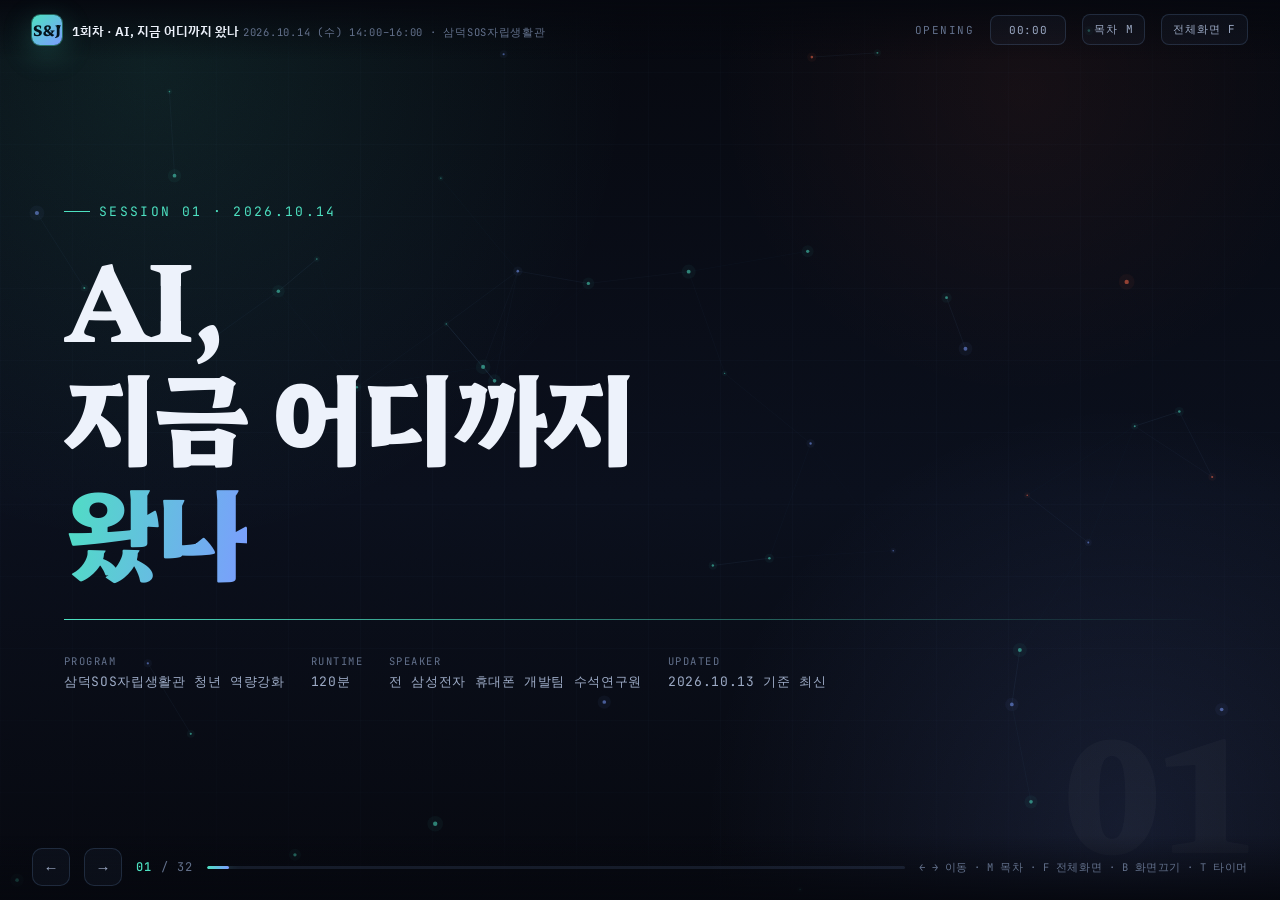
==== commit 861ffd9a: "공개 주소(GitHub Pages)로 QR과 링크 교체, 휴대전화번호 제거" ====
--- a/session1.html
+++ b/session1.html
@@ -1049,13 +1049,13 @@
       <div class="reveal">
         <div style="display:flex;gap:22px;align-items:center;flex-wrap:wrap">
           <div style="background:#fff;padding:14px;border-radius:16px;width:clamp(150px,19vw,210px);flex:none;box-shadow:0 12px 40px -12px rgba(0,0,0,.7)">
-            <svg xmlns="http://www.w3.org/2000/svg" viewBox="0 0 35 35" shape-rendering="crispEdges" style="width:100%;height:auto;display:block"><path fill="#FFFFFF" d="M0 0h35v35H0z"/><path stroke="#04231C" d="M1 1.5h7m2 0h4m3 0h1m1 0h4m1 0h1m2 0h7M1 2.5h1m5 0h1m8 0h2m1 0h1m3 0h1m1 0h1m1 0h1m5 0h1M1 3.5h1m1 0h3m1 0h1m1 0h2m1 0h1m2 0h3m3 0h3m3 0h1m1 0h3m1 0h1M1 4.5h1m1 0h3m1 0h1m1 0h2m8 0h1m3 0h1m3 0h1m1 0h3m1 0h1M1 5.5h1m1 0h3m1 0h1m1 0h4m2 0h4m2 0h2m1 0h1m2 0h1m1 0h3m1 0h1M1 6.5h1m5 0h1m1 0h3m2 0h1m4 0h2m1 0h2m1 0h1m1 0h1m5 0h1M1 7.5h7m1 0h1m1 0h1m1 0h1m1 0h1m1 0h1m1 0h1m1 0h1m1 0h1m1 0h1m1 0h7M9 8.5h2m6 0h1m2 0h5M1 9.5h1m1 0h5m3 0h1m1 0h3m2 0h1m1 0h2m3 0h1m1 0h5M1 10.5h1m1 0h1m7 0h2m1 0h1m2 0h6m1 0h1m2 0h2m1 0h4M1 11.5h2m1 0h1m1 0h5m3 0h3m1 0h1m4 0h1m3 0h1m1 0h1m1 0h2M1 12.5h1m3 0h2m1 0h2m2 0h3m2 0h4m1 0h1m3 0h2m1 0h3M1 13.5h4m2 0h2m1 0h1m2 0h1m1 0h3m3 0h1m1 0h1m2 0h1m1 0h1m1 0h1M4 14.5h3m4 0h2m1 0h1m1 0h1m2 0h1m3 0h3m1 0h1m2 0h4M3 15.5h1m2 0h4m1 0h1m1 0h1m1 0h4m2 0h1m1 0h1m1 0h3m3 0h2M1 16.5h1m3 0h1m2 0h4m1 0h1m2 0h1m2 0h1m2 0h1m1 0h1m1 0h3m1 0h2M1 17.5h2m1 0h1m2 0h6m3 0h3m2 0h1m1 0h1m2 0h1m1 0h2m1 0h1m1 0h1M2 18.5h1m3 0h1m1 0h1m4 0h2m1 0h2m1 0h4m1 0h1m2 0h2m1 0h3M1 19.5h1m1 0h3m1 0h1m2 0h1m4 0h3m1 0h1m1 0h1m1 0h1m3 0h3m1 0h2M3 20.5h2m4 0h1m1 0h1m1 0h1m3 0h1m4 0h2m1 0h7m1 0h1M1 21.5h1m2 0h1m2 0h1m1 0h1m2 0h2m5 0h1m9 0h2M1 22.5h1m1 0h1m2 0h1m5 0h1m2 0h3m3 0h3m2 0h2m2 0h2m1 0h1M1 23.5h1m3 0h6m2 0h1m5 0h2m1 0h1m2 0h1m5 0h2M1 24.5h1m1 0h2m1 0h1m2 0h2m2 0h1m3 0h1m2 0h4m1 0h8M1 25.5h1m1 0h1m1 0h3m3 0h4m3 0h1m1 0h1m2 0h7M9 26.5h1m2 0h1m1 0h2m2 0h5m2 0h1m3 0h1m1 0h3M1 27.5h7m2 0h4m2 0h1m1 0h1m2 0h1m1 0h3m1 0h1m1 0h1m1 0h1M1 28.5h1m5 0h1m1 0h1m6 0h7m1 0h2m3 0h4M1 29.5h1m1 0h3m1 0h1m1 0h1m2 0h3m1 0h2m2 0h1m2 0h1m1 0h6M1 30.5h1m1 0h3m1 0h1m1 0h1m4 0h3m2 0h1m5 0h2m2 0h1m1 0h3M1 31.5h1m1 0h3m1 0h1m1 0h1m2 0h8m1 0h2m1 0h1m2 0h2M1 32.5h1m5 0h1m6 0h3m3 0h7m2 0h1m1 0h1M1 33.5h7m1 0h2m5 0h3m1 0h1m3 0h3m1 0h1m1 0h1m1 0h1"/></svg>
+            <svg xmlns="http://www.w3.org/2000/svg" viewBox="0 0 35 35" shape-rendering="crispEdges" style="width:100%;height:auto;display:block"><path fill="#FFFFFF" d="M0 0h35v35H0z"/><path stroke="#04231C" d="M1 1.5h7m1 0h2m2 0h5m6 0h2m1 0h7M1 2.5h1m5 0h1m6 0h2m3 0h2m1 0h1m4 0h1m5 0h1M1 3.5h1m1 0h3m1 0h1m2 0h4m1 0h2m1 0h6m3 0h1m1 0h3m1 0h1M1 4.5h1m1 0h3m1 0h1m1 0h1m2 0h2m2 0h3m1 0h1m3 0h2m1 0h1m1 0h3m1 0h1M1 5.5h1m1 0h3m1 0h1m1 0h3m5 0h1m2 0h1m1 0h1m1 0h1m2 0h1m1 0h3m1 0h1M1 6.5h1m5 0h1m1 0h1m1 0h6m4 0h1m1 0h1m3 0h1m5 0h1M1 7.5h7m1 0h1m1 0h1m1 0h1m1 0h1m1 0h1m1 0h1m1 0h1m1 0h1m1 0h1m1 0h7M9 8.5h1m2 0h2m4 0h5m1 0h2M1 9.5h1m3 0h1m1 0h4m2 0h1m2 0h3m2 0h2m3 0h5m2 0h1M3 10.5h2m1 0h1m2 0h2m5 0h3m4 0h2m1 0h1m3 0h3M1 11.5h2m1 0h1m1 0h4m1 0h1m1 0h4m2 0h1m1 0h2m1 0h4m2 0h1m1 0h1M1 12.5h1m1 0h1m2 0h1m1 0h1m1 0h5m1 0h2m2 0h1m1 0h1m1 0h3m6 0h1M1 13.5h1m3 0h4m1 0h1m1 0h1m1 0h1m1 0h2m2 0h1m1 0h1m4 0h1m1 0h2M1 14.5h2m5 0h1m2 0h1m1 0h1m1 0h1m3 0h3m2 0h1m1 0h1M1 15.5h1m2 0h2m1 0h2m2 0h1m1 0h1m1 0h2m4 0h4m1 0h3m3 0h1M2 16.5h1m3 0h1m5 0h1m3 0h3m3 0h1m1 0h5M1 17.5h2m1 0h5m1 0h1m1 0h1m1 0h2m2 0h1m1 0h1m1 0h1m2 0h1m1 0h1m1 0h1m2 0h1M4 18.5h1m1 0h1m3 0h8m1 0h1m2 0h3m1 0h1m3 0h3M1 19.5h1m2 0h2m1 0h2m1 0h1m1 0h1m3 0h1m1 0h1m2 0h1m2 0h5m1 0h1M2 20.5h2m2 0h1m2 0h1m4 0h2m2 0h2m1 0h2m1 0h2m2 0h1m4 0h1M5 21.5h1m1 0h2m2 0h2m1 0h2m3 0h1m1 0h1m2 0h1m2 0h1m1 0h2m1 0h2M1 22.5h4m1 0h1m1 0h2m3 0h1m3 0h1m2 0h1m1 0h1m1 0h1m1 0h1m1 0h1m1 0h1m1 0h1M3 23.5h3m1 0h2m3 0h3m2 0h1m2 0h1m1 0h4m1 0h1m3 0h2M3 24.5h1m1 0h2m3 0h1m2 0h1m4 0h5m4 0h4m1 0h2M1 25.5h2m1 0h4m6 0h1m1 0h1m1 0h1m2 0h2m2 0h5M9 26.5h2m1 0h1m3 0h4m1 0h3m1 0h1m3 0h1m1 0h2M1 27.5h7m1 0h1m1 0h1m1 0h1m1 0h3m1 0h1m1 0h1m3 0h1m1 0h1m1 0h2m1 0h1M1 28.5h1m5 0h1m2 0h2m1 0h3m7 0h1m1 0h1m3 0h1m2 0h1M1 29.5h1m1 0h3m1 0h1m1 0h1m4 0h4m2 0h1m2 0h1m1 0h6m2 0h1M1 30.5h1m1 0h3m1 0h1m2 0h2m1 0h3m3 0h3m2 0h2m1 0h4m1 0h1M1 31.5h1m1 0h3m1 0h1m3 0h1m4 0h1m1 0h2m1 0h1m2 0h1m2 0h3m1 0h1M1 32.5h1m5 0h1m4 0h2m2 0h4m2 0h1m1 0h3M1 33.5h7m1 0h4m1 0h2m2 0h3m1 0h1m1 0h2m1 0h1m2 0h1m2 0h1"/></svg>
           </div>
           <div style="flex:1;min-width:190px">
             <div style="font-family:var(--font-mono);font-size:11px;letter-spacing:.14em;color:var(--mint);text-transform:uppercase;margin-bottom:10px">주소를 직접 입력하실 때</div>
             <div class="prompt" style="margin-bottom:12px">
               <div class="p-h"><b>강의 자료 주소</b><button class="copy-btn">복사</button></div>
-<pre>https://claude.ai/artifact/Vmba2PtDb9qKk5XV6wfw6o</pre>
+<pre>https://james-1971-source.github.io/sj-lecture/</pre>
             </div>
             <p class="small">공용 컴퓨터를 쓰실 때는 이 주소를 그대로 입력하시면 됩니다.
             <strong>즐겨찾기에 저장해 두시면</strong> 다음에 찾기 쉽습니다.</p>
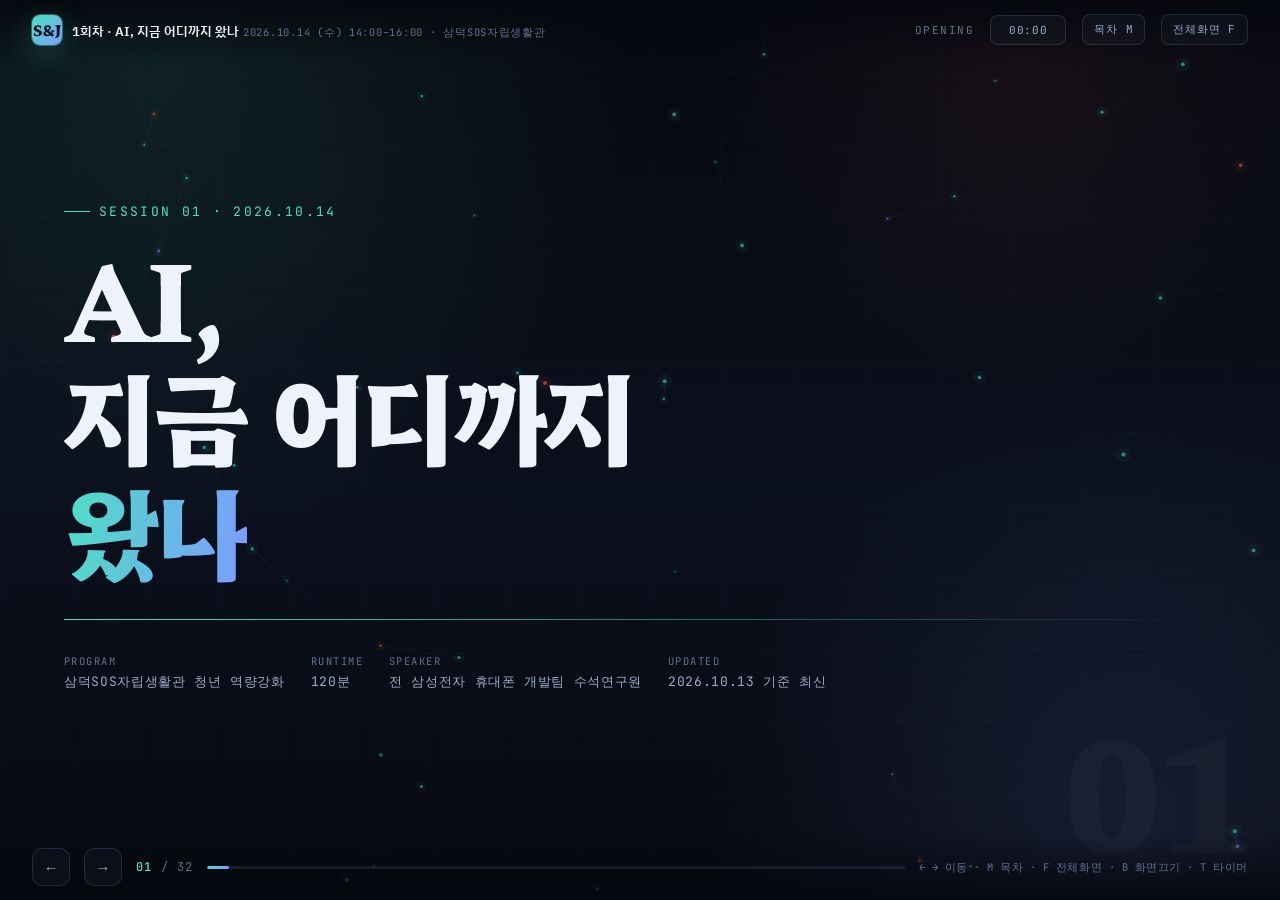
==== commit 9e593c88: "자산 캐시 방지용 버전 쿼리 추가" ====
--- a/session1.html
+++ b/session1.html
@@ -4,7 +4,7 @@
 <meta charset="UTF-8">
 <meta name="viewport" content="width=device-width, initial-scale=1">
 <title>1회차 · AI, 지금 어디까지 왔나 — 삼덕SOS자립생활관 청년 역량강화</title>
-<link rel="stylesheet" href="assets/style.css">
+<link rel="stylesheet" href="assets/style.css?v=20261014a">
 </head>
 <body>
 
@@ -1171,6 +1171,6 @@
 </div>
 <div class="blackout" id="blackout"></div>
 
-<script src="assets/deck.js"></script>
+<script src="assets/deck.js?v=20261014a"></script>
 </body>
 </html>
--- a/assets/style.css
+++ b/assets/style.css
@@ -708,11 +708,27 @@
 .two-col{ display:grid; gap:clamp(20px,3.4vw,46px); grid-template-columns:1fr 1fr; align-items:center; }
 @media (max-width:900px){ .two-col{ grid-template-columns:1fr; } }
 
-/* 모바일 */
-@media (max-width:640px){
-  .slide{ padding:70px 18px 66px; }
+/* 모바일 — 교육생이 휴대폰으로 보는 화면 */
+@media (max-width:760px){
+  .slide{ padding:72px 18px 74px; }
   .chrome-top .ct-part{ display:none; }
   .slide-ghost{ display:none; }
+
+  /* 상단 바가 여러 줄로 늘어나 본문을 덮지 않도록 한 줄로 고정한다 */
+  .chrome-top{ padding:10px 14px; flex-wrap:nowrap; }
+  .ct-brand{ min-width:0; flex:1; }
+  .ct-brand > div:last-child{ min-width:0; }
+  .ct-brand b{
+    font-size:12px; display:block;
+    white-space:nowrap; overflow:hidden; text-overflow:ellipsis;
+  }
+  .ct-brand span{ display:none; }          /* 일시·장소 줄은 숨김 */
+  #timer{ display:none; }                   /* 타이머는 강사용이므로 숨김 */
+  .ct-btn{ padding:6px 9px; font-size:10.5px; }
+
+  /* 하단 바도 좁은 화면에 맞춤 */
+  .chrome-bot{ padding:10px 14px 12px; gap:10px; }
+  .nav-btn{ width:34px; height:34px; }
 }
 
 /* 인쇄(유인물) */
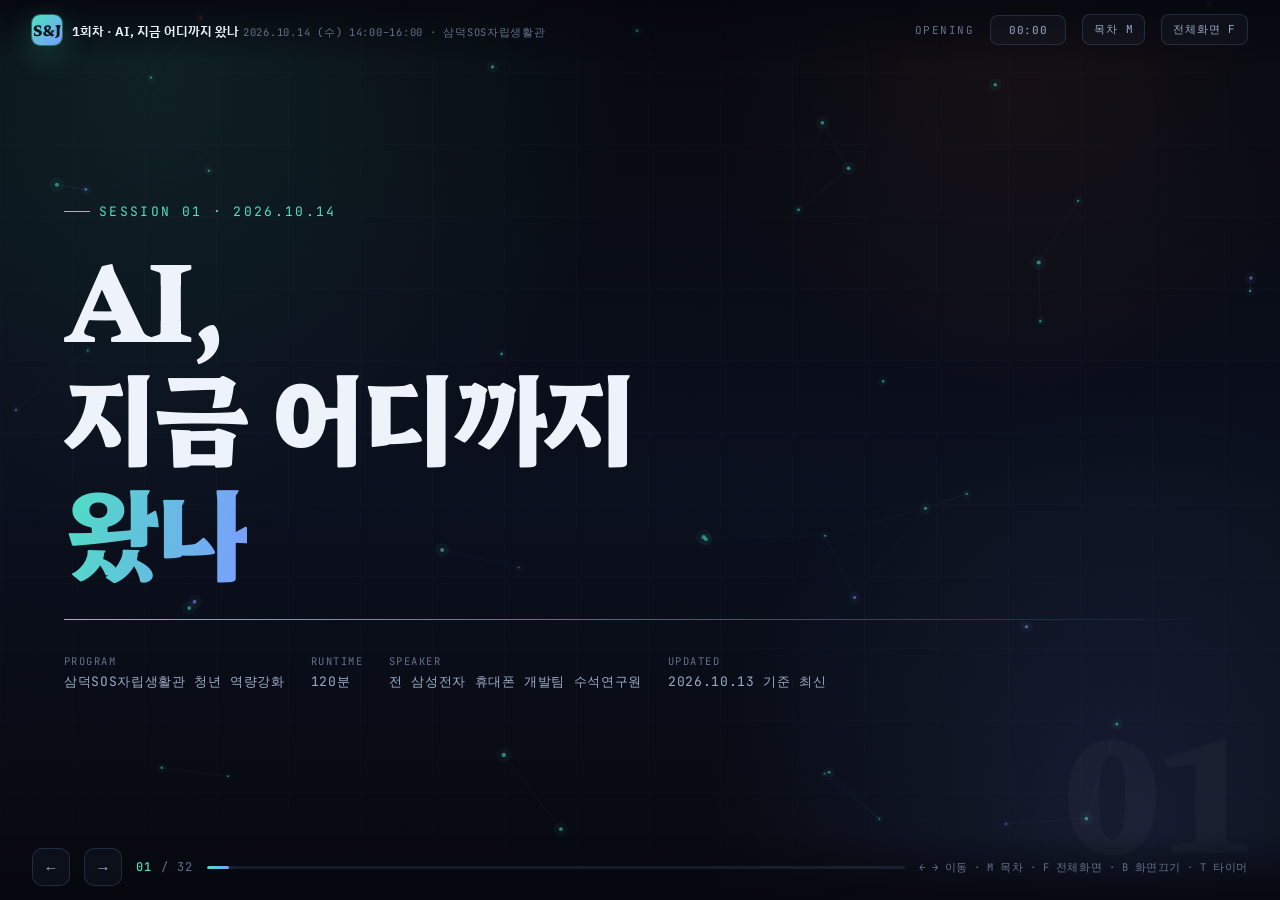
==== commit 81d0d50a: "공개 연락처에 기관 대표번호(053-428-7941) 추가" ====
--- a/session1.html
+++ b/session1.html
@@ -1143,7 +1143,7 @@
         <span class="c-tag">강의 문의</span>
         <h3>(사) S&amp;J희망나눔 · 윤동성</h3>
         <p>청소년교육복지기관<br>
-        <strong class="mk">sjfoundation@sj-hs.or.kr</strong><br>
+        <strong class="mk">053-428-7941</strong> · sjfoundation@sj-hs.or.kr<br>
         <span class="small">생활관 담당 선생님을 통해서도 연결됩니다</span><br><br>
         오늘 다 못 물어본 질문은 다음 주에 가져오세요.<br>
         <strong>2회차 시작할 때 먼저 답해드리겠습니다.</strong></p>
